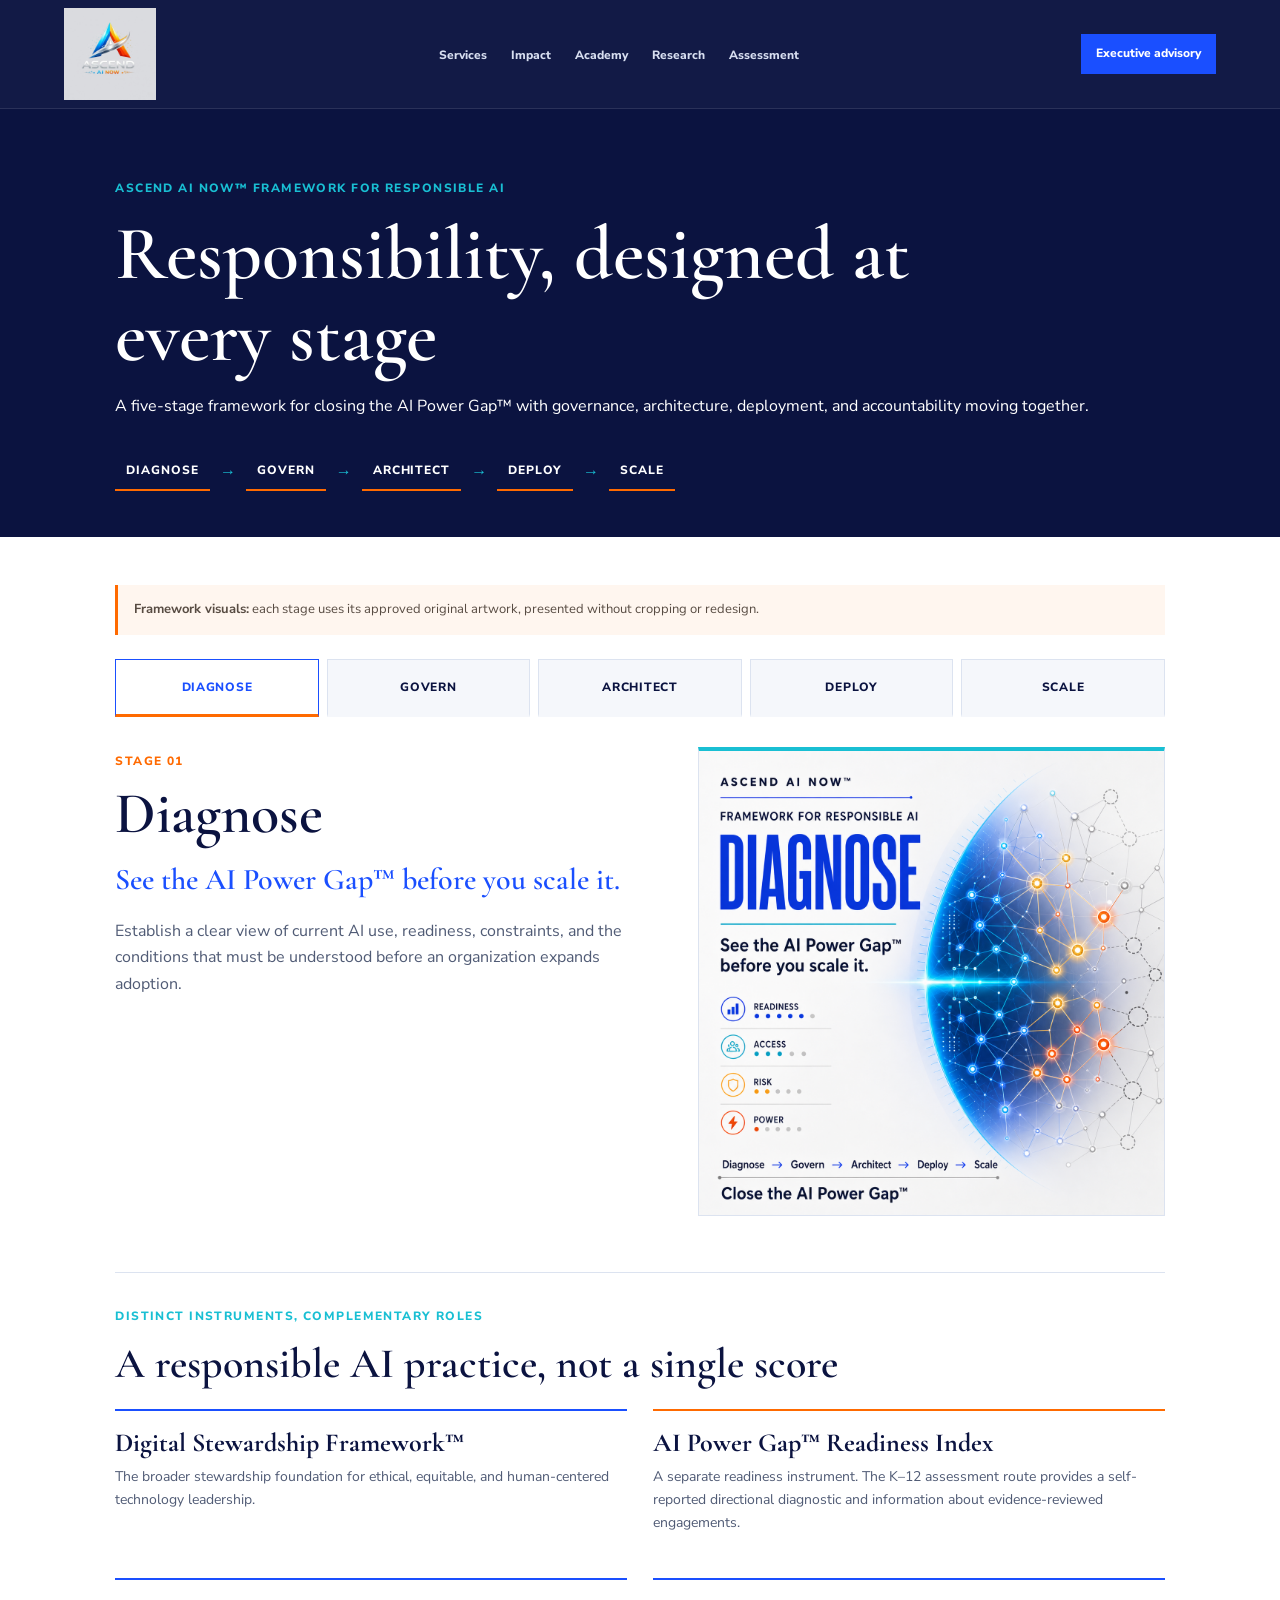
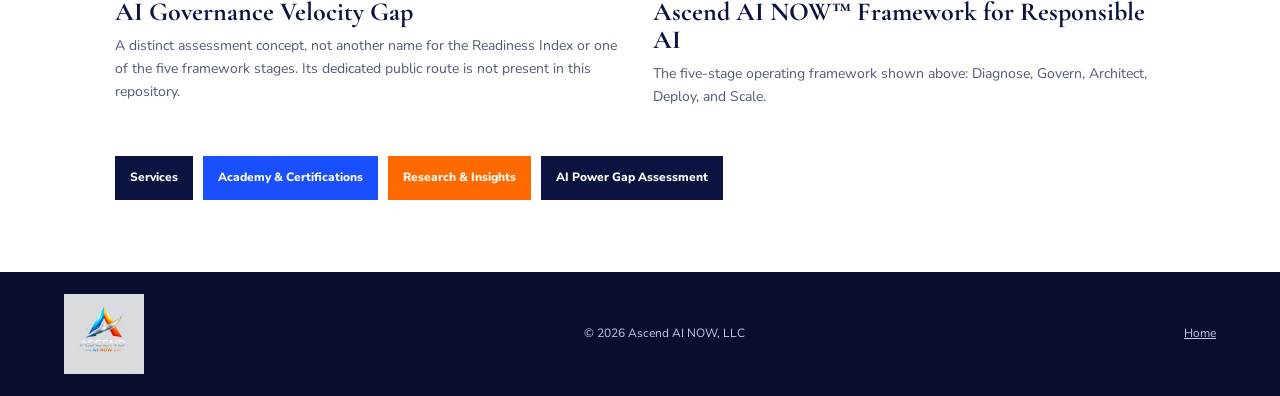
==== framework/index.html @ 598035e4 "Build interactive AI impact framework Co-authored-by: Copilot <223556219+Copilot@users.noreply.githu" ====
<!doctype html>
<html lang="en">
<head>
  <meta charset="utf-8">
  <meta name="viewport" content="width=device-width, initial-scale=1">
  <title>Framework for Responsible AI | Ascend AI NOW</title>
  <meta name="description" content="Explore the five-stage Ascend AI NOW Framework for Responsible AI: Diagnose, Govern, Architect, Deploy, and Scale.">
  <link rel="preconnect" href="https://fonts.googleapis.com">
  <link rel="preconnect" href="https://fonts.gstatic.com" crossorigin>
  <link href="https://fonts.googleapis.com/css2?family=Cormorant+Garamond:wght@400;500;600;700&family=Nunito+Sans:wght@400;600;700;800&display=swap" rel="stylesheet">
  <style>
    :root{--navy:#0b1340;--blue:#1a4fff;--orange:#ff6a00;--cyan:#19bfd3;--white:#fff;--paper:#f5f7fb;--ink:#17213b;--muted:#64708c;--line:#dce3f0}
    *{box-sizing:border-box}
    html{scroll-behavior:smooth}
    body{margin:0;background:var(--white);color:var(--ink);font:400 16px/1.65 "Nunito Sans",sans-serif}
    a{color:inherit}
    .site-nav{position:sticky;top:0;z-index:5;display:flex;align-items:center;justify-content:space-between;gap:24px;padding:8px clamp(20px,5vw,72px);background:rgba(11,19,64,.97);border-bottom:1px solid rgba(255,255,255,.1)}
    .brand{display:flex;align-items:center;flex:none}
    .brand img{display:block;width:92px;height:92px;object-fit:contain;background:#fff}
    .nav-links{display:flex;align-items:center;gap:24px;list-style:none;margin:0;padding:0}
    .nav-links a{color:#d7def0;text-decoration:none;font-size:12px;font-weight:800}
    .nav-links a:hover,.nav-links a:focus-visible{color:#fff;text-decoration:underline;text-decoration-color:var(--orange);text-underline-offset:5px}
    .nav-menu-toggle{display:none;min-height:44px;padding:9px 12px;border:1px solid rgba(255,255,255,.5);background:transparent;color:#fff;font:800 12px "Nunito Sans",sans-serif;cursor:pointer}
    .nav-cta{padding:10px 15px;background:var(--blue);color:#fff;text-decoration:none;font-size:12px;font-weight:800;white-space:nowrap}
    .hero{padding:70px clamp(24px,9vw,136px) 46px;background:var(--navy);color:#fff}
    .eyebrow{margin:0 0 14px;color:var(--cyan);font-size:12px;font-weight:800;text-transform:uppercase;letter-spacing:.12em}
    h1,h2,h3{font-family:"Cormorant Garamond",serif;line-height:1.08}
    h1{max-width:820px;margin:0;color:#fff;font-size:76px;font-weight:600}
    .hero p:last-child{max-width:760px;margin:18px 0 0;color:#d8e0f4;font-size:18px}
    .sequence{display:flex;align-items:center;gap:10px;margin-top:34px;flex-wrap:wrap}
    .sequence span{padding:8px 11px;border-bottom:2px solid var(--orange);font-size:12px;font-weight:800;text-transform:uppercase;letter-spacing:.08em}
    .sequence b{color:var(--cyan);font-size:16px}
    main{padding:48px clamp(24px,9vw,136px) 72px}
    .source-note{margin:0 0 24px;padding:14px 16px;border-left:3px solid var(--orange);background:#fff6ef;color:#584c43;font-size:13px}
    .stage-tabs{display:grid;grid-template-columns:repeat(5,minmax(0,1fr));gap:8px;margin-bottom:30px}
    .stage-tab{min-height:58px;border:1px solid var(--line);border-bottom:3px solid transparent;background:var(--paper);color:var(--navy);font:800 12px "Nunito Sans",sans-serif;text-transform:uppercase;letter-spacing:.06em;cursor:pointer}
    .stage-tab[aria-selected="true"]{border-color:var(--blue);border-bottom-color:var(--orange);background:#fff;color:var(--blue)}
    .stage-tab:focus-visible{outline:3px solid var(--cyan);outline-offset:3px}
    .stage-panel{display:grid;grid-template-columns:minmax(0,1fr) minmax(280px,.9fr);gap:clamp(28px,5vw,68px);align-items:start}
    .stage-panel[hidden]{display:none}
    .stage-number{display:inline-block;margin-bottom:12px;color:var(--orange);font-size:12px;font-weight:800;text-transform:uppercase;letter-spacing:.12em}
    h2{margin:0;color:var(--navy);font-size:58px;font-weight:600}
    .stage-statement{max-width:660px;margin:16px 0 20px;color:var(--blue);font-family:"Cormorant Garamond",serif;font-size:30px;font-weight:600;line-height:1.2}
    .stage-description{max-width:680px;color:#505b75;font-size:16px}
    .visual-slot{position:relative;min-width:0;margin:0;overflow:hidden;background:var(--paper);border:1px solid var(--line);border-top:4px solid var(--cyan)}
    .stage-art{display:block;width:100%;height:auto}
    .hotspot{position:absolute;display:grid;width:42px;height:42px;place-items:center;padding:0;border:3px solid #fff;border-radius:50%;background:var(--blue);box-shadow:0 2px 12px rgba(11,19,64,.28);color:#fff;font:800 13px "Nunito Sans",sans-serif;cursor:pointer;transform:translate(-50%,-50%);transition:background .15s,transform .15s}
    .hotspot:hover,.hotspot[aria-pressed="true"]{background:var(--orange);transform:translate(-50%,-50%) scale(1.12)}
    .hotspot:focus-visible{z-index:1;outline:3px solid var(--cyan);outline-offset:3px}
    .hotspot-impact{left:63%;top:14%}
    .hotspot-people{left:83%;top:23%}
    .hotspot-trust{left:93%;top:46%}
    .hotspot-operations{left:63%;top:77%}
    .hotspot-governance{left:49%;top:24%}
    .visually-hidden{position:absolute;width:1px;height:1px;padding:0;margin:-1px;overflow:hidden;clip:rect(0,0,0,0);white-space:nowrap;border:0}
    .stage-panel-scale{grid-template-columns:minmax(0,.8fr) minmax(360px,1.2fr)}
    .scale-experience{grid-column:1/-1;margin-top:22px;padding-top:34px;border-top:1px solid var(--line)}
    .scale-heading{max-width:780px;margin-bottom:24px}
    .scale-heading .eyebrow{margin-bottom:8px;color:var(--blue)}
    .scale-heading h3{margin:0;color:var(--navy);font-size:42px;line-height:1.1}
    .scale-heading p:last-child{margin:12px 0 0;color:#505b75}
    .measurement-layout{display:grid;grid-template-columns:minmax(0,.95fr) minmax(0,1.05fr);gap:26px;align-items:start}
    .domain-picker{display:grid;gap:8px}
    .domain-button{display:grid;grid-template-columns:38px 1fr;gap:10px;align-items:center;width:100%;min-height:62px;padding:10px 12px;border:1px solid var(--line);background:#fff;color:var(--ink);text-align:left;cursor:pointer}
    .domain-button:hover,.domain-button[aria-pressed="true"]{border-color:var(--blue);background:#f4f7ff}
    .domain-number{display:grid;width:32px;height:32px;place-items:center;border-radius:50%;background:var(--navy);color:#fff;font-size:12px;font-weight:800}
    .domain-button[aria-pressed="true"] .domain-number{background:var(--orange)}
    .domain-button strong{display:block;color:var(--navy);font-size:13px}
    .domain-button span:last-child{display:block;color:var(--muted);font-size:11px;line-height:1.35}
    .impact-dashboard{padding:20px;background:var(--navy);color:#fff}
    .dashboard-head{display:flex;align-items:flex-start;justify-content:space-between;gap:12px;margin-bottom:14px}
    .dashboard-head h4{margin:0;color:#fff;font:600 25px/1.1 "Cormorant Garamond",serif}
    .dashboard-kicker{margin:0 0 5px;color:#72dcea;font-size:10px;font-weight:800;letter-spacing:.12em;text-transform:uppercase}
    .demo-label{flex:none;padding:5px 7px;border:1px solid rgba(255,255,255,.25);color:#d8e0f4;font-size:9px;font-weight:800;text-transform:uppercase;letter-spacing:.06em}
    .dashboard-domain{margin:0 0 12px;color:#d8e0f4;font-size:12px}
    .kpi-grid{display:grid;grid-template-columns:1fr 1fr;gap:10px}
    .kpi-card{min-width:0;padding:12px;background:rgba(255,255,255,.08)}
    .kpi-card span{display:block;min-height:34px;color:#d8e0f4;font-size:10px;line-height:1.35}
    .kpi-card strong{display:block;margin:4px 0 8px;color:#fff;font:600 31px/1 "Cormorant Garamond",serif}
    .kpi-card small{display:block;margin-top:7px;color:#b9c4df;font-size:9px;line-height:1.4}
    .metric-track{height:5px;overflow:hidden;background:rgba(255,255,255,.18)}
    .metric-track span{display:block;height:100%;background:var(--cyan);transition:width .2s}
    .kpi-card:nth-child(2) .metric-track span{background:var(--orange)}
    .dashboard-note{margin:14px 0 0;color:#b9c4df;font-size:10px;line-height:1.5}
    .measure-cta{display:flex;align-items:center;justify-content:space-between;gap:20px;margin-top:24px;padding:20px 22px;background:var(--paper)}
    .measure-cta p{margin:0;color:#505b75;font-size:13px}
    .measure-cta strong{display:block;margin-bottom:3px;color:var(--navy);font-size:15px}
    .measure-cta a{display:inline-flex;min-height:44px;flex:none;align-items:center;padding:10px 16px;background:var(--orange);color:#fff;text-decoration:none;font-size:12px;font-weight:800}
    .measure-cta a:hover{background:var(--blue)}
    .companion{margin-top:56px;padding-top:34px;border-top:1px solid var(--line)}
    .companion h2{font-size:42px}
    .companion-grid{display:grid;grid-template-columns:repeat(2,minmax(0,1fr));gap:26px;margin-top:22px}
    .framework-item{padding:18px 0;border-top:2px solid var(--blue)}
    .framework-item:nth-child(2){border-color:var(--orange)}
    .framework-item h3{margin:0 0 8px;color:var(--navy);font-size:26px}
    .framework-item p{margin:0;color:#505b75;font-size:14px}
    .next-links{display:flex;flex-wrap:wrap;gap:10px;margin-top:30px}
    .next-links a{display:inline-flex;min-height:44px;align-items:center;padding:10px 15px;background:var(--navy);color:#fff;text-decoration:none;font-size:12px;font-weight:800}
    .next-links a:nth-child(2){background:var(--blue)}
    .next-links a:nth-child(3){background:var(--orange)}
    .footer{display:flex;align-items:center;justify-content:space-between;gap:24px;padding:22px clamp(24px,5vw,72px);background:#080e2d;color:#c2cbe0;font-size:12px}
    .footer img{width:80px;height:80px;object-fit:contain;background:#fff}
    :focus-visible{outline:3px solid var(--cyan);outline-offset:3px}
    @media(max-width:1080px){.site-nav{flex-wrap:wrap;gap:8px 12px;padding-right:clamp(16px,5vw,32px);padding-left:clamp(16px,5vw,32px)}.brand{margin-right:auto}.brand img{width:72px;height:72px}.nav-menu-toggle{display:inline-flex;align-items:center;justify-content:center;order:1}.nav-cta{order:2;padding:9px 10px;font-size:11px}.nav-links{display:none;order:3;flex:0 0 100%;flex-direction:column;align-items:stretch;gap:0;margin:0;padding:0 0 8px}.nav-links.open{display:flex}.nav-links a{display:block;padding:10px 0;border-top:1px solid rgba(255,255,255,.16)}}
    @media(max-width:900px){.stage-panel-scale{grid-template-columns:minmax(0,1fr) minmax(0,1fr)}.measurement-layout{grid-template-columns:1fr}}
    @media(max-width:760px){.hero{padding-top:48px}h1{font-size:46px}h2{font-size:42px}.stage-statement{font-size:26px}.stage-tabs{grid-template-columns:1fr 1fr}.stage-tab:last-child{grid-column:1/-1}.stage-panel,.stage-panel-scale{grid-template-columns:1fr}.visual-slot{min-height:0}.hotspot{width:34px;height:34px;font-size:11px}.scale-heading h3{font-size:35px}.measure-cta{align-items:flex-start;flex-direction:column}.companion-grid{grid-template-columns:1fr}.footer{align-items:flex-start;flex-direction:column}}
  </style>
</head>
<body>
  <nav class="site-nav" aria-label="Primary navigation">
    <a class="brand" href="../index.html" aria-label="Ascend AI NOW home"><img src="../assets/ascend-ai-now-logo.png" alt="Ascend AI NOW"></a>
    <ul class="nav-links" id="primaryNavLinks">
      <li><a href="../index.html#services">Services</a></li>
      <li><a href="../impact/">Impact</a></li>
      <li><a href="../impact/#academy">Academy</a></li>
      <li><a href="../research/">Research</a></li>
      <li><a href="../k12assessment/">Assessment</a></li>
    </ul>
    <button class="nav-menu-toggle" id="navMenuToggle" type="button" aria-controls="primaryNavLinks" aria-expanded="false">Menu</button>
    <a class="nav-cta" href="mailto:info@AscendAINOW.com?subject=Responsible%20AI%20advisory">Executive advisory</a>
  </nav>

  <header class="hero">
    <p class="eyebrow">Ascend AI NOW&trade; Framework for Responsible AI</p>
    <h1>Responsibility, designed at every stage</h1>
    <p>A five-stage framework for closing the AI Power Gap&trade; with governance, architecture, deployment, and accountability moving together.</p>
    <div class="sequence" aria-label="Framework sequence: Diagnose, Govern, Architect, Deploy, Scale">
      <span>Diagnose</span><b aria-hidden="true">→</b><span>Govern</span><b aria-hidden="true">→</b><span>Architect</span><b aria-hidden="true">→</b><span>Deploy</span><b aria-hidden="true">→</b><span>Scale</span>
    </div>
  </header>

  <main>
    <p class="source-note"><strong>Framework visuals:</strong> each stage uses its approved original artwork, presented without cropping or redesign.</p>

    <div class="stage-tabs" role="tablist" aria-label="Framework stages" aria-orientation="horizontal">
      <button class="stage-tab" id="tab-diagnose" type="button" role="tab" aria-selected="true" aria-controls="panel-diagnose" tabindex="0">Diagnose</button>
      <button class="stage-tab" id="tab-govern" type="button" role="tab" aria-selected="false" aria-controls="panel-govern" tabindex="-1">Govern</button>
      <button class="stage-tab" id="tab-architect" type="button" role="tab" aria-selected="false" aria-controls="panel-architect" tabindex="-1">Architect</button>
      <button class="stage-tab" id="tab-deploy" type="button" role="tab" aria-selected="false" aria-controls="panel-deploy" tabindex="-1">Deploy</button>
      <button class="stage-tab" id="tab-scale" type="button" role="tab" aria-selected="false" aria-controls="panel-scale" tabindex="-1">Scale</button>
    </div>

    <section class="stage-panel" id="panel-diagnose" role="tabpanel" aria-labelledby="tab-diagnose" tabindex="0">
      <div><span class="stage-number">Stage 01</span><h2>Diagnose</h2><p class="stage-statement">See the AI Power Gap&trade; before you scale it.</p><p class="stage-description">Establish a clear view of current AI use, readiness, constraints, and the conditions that must be understood before an organization expands adoption.</p></div>
      <figure class="visual-slot"><img class="stage-art" src="../assets/framework/diagnose.png" alt="Diagnose: See the AI Power Gap before you scale it. The original artwork maps readiness, access, risk, and power across a network."></figure>
    </section>
    <section class="stage-panel" id="panel-govern" role="tabpanel" aria-labelledby="tab-govern" tabindex="0" hidden>
      <div><span class="stage-number">Stage 02</span><h2>Govern</h2><p class="stage-statement">Define authority. Build accountability. Include affected voices.</p><p class="stage-description">The Ascend AI Governance Compass centers decision rights, oversight, accountability, and participation by people affected by AI-enabled decisions.</p></div>
      <figure class="visual-slot"><img class="stage-art" src="../assets/framework/govern.png" alt="Govern: Define authority, build accountability, and include affected voices. The Governance Compass connects human, policy, data, and technology responsibilities."></figure>
    </section>
    <section class="stage-panel" id="panel-architect" role="tabpanel" aria-labelledby="tab-architect" tabindex="0" hidden>
      <div><span class="stage-number">Stage 03</span><h2>Architect</h2><p class="stage-statement">Design responsibility into every layer.</p><p class="stage-description">Shape data, platforms, integrations, controls, and human workflows so responsibility is considered in the system design rather than added as an afterthought.</p></div>
      <figure class="visual-slot"><img class="stage-art" src="../assets/framework/architect.png" alt="Architect: Design responsibility into every layer, from data foundations and privacy to human oversight and accountable outcomes."></figure>
    </section>
    <section class="stage-panel" id="panel-deploy" role="tabpanel" aria-labelledby="tab-deploy" tabindex="0" hidden>
      <div><span class="stage-number">Stage 04</span><h2>Deploy</h2><p class="stage-statement">Create agency, not just access.</p><p class="stage-description">Prepare people to use AI with informed choice, relevant skills, appropriate human oversight, and clear routes to question or escalate a result.</p></div>
      <figure class="visual-slot"><img class="stage-art" src="../assets/framework/deploy.png" alt="Deploy: Create agency, not just access. The original artwork connects AI literacy, public services, healthcare, nonprofits, business, education, human judgment, audit, and feedback."></figure>
    </section>
    <section class="stage-panel stage-panel-scale" id="panel-scale" role="tabpanel" aria-labelledby="tab-scale" tabindex="0" hidden>
      <div><span class="stage-number">Stage 05</span><h2>Scale</h2><p class="stage-statement">Do not scale AI faster than accountability.</p><p class="stage-description">Expand only as oversight, monitoring, response capabilities, and evidence keep pace with the system's reach and impact.</p></div>
      <figure class="visual-slot scale-visual" aria-label="Scale framework artwork with five interactive measurement hotspots">
        <img class="stage-art" src="../assets/framework/scale.png" alt="Scale: Do not scale AI faster than accountability. The original artwork highlights measurable impact, continuous monitoring, inclusive innovation, trusted outcomes, auditability, sustained value, operational excellence, secure design, fairness, and governance.">
        <button class="hotspot hotspot-impact" type="button" data-domain="outcomes" aria-label="Explore Outcomes and value" aria-pressed="true" aria-controls="impact-dashboard">1</button>
        <button class="hotspot hotspot-people" type="button" data-domain="people" aria-label="Explore People and equity" aria-pressed="false" aria-controls="impact-dashboard">2</button>
        <button class="hotspot hotspot-trust" type="button" data-domain="trust" aria-label="Explore Trust and assurance" aria-pressed="false" aria-controls="impact-dashboard">3</button>
        <button class="hotspot hotspot-operations" type="button" data-domain="operations" aria-label="Explore Operations and adoption" aria-pressed="false" aria-controls="impact-dashboard">4</button>
        <button class="hotspot hotspot-governance" type="button" data-domain="governance" aria-label="Explore Governance and risk" aria-pressed="false" aria-controls="impact-dashboard">5</button>
      </figure>

      <section class="scale-experience" id="scale-measurement" aria-labelledby="scale-measurement-title">
        <div class="scale-heading">
          <p class="eyebrow">Scale &rarr; Measurable Impact</p>
          <h3 id="scale-measurement-title">Make impact visible. Keep accountability measurable.</h3>
          <p>Choose a measurement domain to explore example executive indicators. The framework graphic hotspots and domain controls update the same dashboard demonstration.</p>
        </div>
        <div class="measurement-layout">
          <div class="domain-picker" role="group" aria-label="Five AI measurement domains">
            <button class="domain-button" type="button" data-domain="outcomes" aria-pressed="true" aria-controls="impact-dashboard"><span class="domain-number">01</span><span><strong>Outcomes &amp; value</strong><span>Measurable impact &middot; sustained value</span></span></button>
            <button class="domain-button" type="button" data-domain="governance" aria-pressed="false" aria-controls="impact-dashboard"><span class="domain-number">02</span><span><strong>Governance &amp; risk</strong><span>Ownership &middot; guardrails &middot; tested controls</span></span></button>
            <button class="domain-button" type="button" data-domain="people" aria-pressed="false" aria-controls="impact-dashboard"><span class="domain-number">03</span><span><strong>People &amp; equity</strong><span>AI literacy &middot; inclusion &middot; fairness</span></span></button>
            <button class="domain-button" type="button" data-domain="operations" aria-pressed="false" aria-controls="impact-dashboard"><span class="domain-number">04</span><span><strong>Operations &amp; adoption</strong><span>Workflow performance &middot; adoption &middot; monitoring</span></span></button>
            <button class="domain-button" type="button" data-domain="trust" aria-pressed="false" aria-controls="impact-dashboard"><span class="domain-number">05</span><span><strong>Trust &amp; assurance</strong><span>Transparency &middot; auditability &middot; secure use</span></span></button>
          </div>

          <section class="impact-dashboard" id="impact-dashboard" aria-labelledby="impact-dashboard-title" aria-live="polite">
            <div class="dashboard-head">
              <div><p class="dashboard-kicker">Executive dashboard &middot; demonstration</p><h4 id="impact-dashboard-title">Measure what matters</h4></div>
              <span class="demo-label">Illustrative sample</span>
            </div>
            <p class="dashboard-domain" id="dashboard-domain">Outcomes &amp; value</p>
            <div class="kpi-grid">
              <article class="kpi-card"><span id="metric-primary-label">Priority outcomes on track</span><strong id="metric-primary-value">76%</strong><div class="metric-track" aria-hidden="true"><span id="metric-primary-track" style="width:76%"></span></div><small id="metric-primary-context">Illustrative target: 80%</small></article>
              <article class="kpi-card"><span id="metric-secondary-label">Staff time recovered</span><strong id="metric-secondary-value">+18%</strong><div class="metric-track" aria-hidden="true"><span id="metric-secondary-track" style="width:72%"></span></div><small id="metric-secondary-context">Illustrative target: +25%</small></article>
            </div>
            <p class="dashboard-note">All values are fictional demonstration data, not client results, benchmarks, forecasts, or promised outcomes. Set organizational baselines, targets, owners, and review cadence before using measures for decisions.</p>
          </section>
        </div>
        <div class="measure-cta">
          <p><strong>Ready to measure AI impact?</strong>Align outcomes, baselines, controls, and executive reporting around your organization's priorities.</p>
          <a href="mailto:info@AscendAINOW.com?subject=Measure%20AI%20Impact%20consultation">Measure AI Impact</a>
        </div>
      </section>
    </section>

    <section class="companion" aria-labelledby="frameworks-title">
      <p class="eyebrow">Distinct instruments, complementary roles</p>
      <h2 id="frameworks-title">A responsible AI practice, not a single score</h2>
      <div class="companion-grid">
        <article class="framework-item"><h3>Digital Stewardship Framework&trade;</h3><p>The broader stewardship foundation for ethical, equitable, and human-centered technology leadership.</p></article>
        <article class="framework-item"><h3>AI Power Gap&trade; Readiness Index</h3><p>A separate readiness instrument. The K–12 assessment route provides a self-reported directional diagnostic and information about evidence-reviewed engagements.</p></article>
        <article class="framework-item"><h3>AI Governance Velocity Gap</h3><p>A distinct assessment concept, not another name for the Readiness Index or one of the five framework stages. Its dedicated public route is not present in this repository.</p></article>
        <article class="framework-item"><h3>Ascend AI NOW&trade; Framework for Responsible AI</h3><p>The five-stage operating framework shown above: Diagnose, Govern, Architect, Deploy, and Scale.</p></article>
      </div>
      <nav class="next-links" aria-label="Related destinations">
        <a href="../index.html#services">Services</a>
        <a href="../impact/#academy">Academy &amp; Certifications</a>
        <a href="../research/">Research &amp; Insights</a>
        <a href="../k12assessment/">AI Power Gap Assessment</a>
      </nav>
    </section>
  </main>

  <footer class="footer">
    <a class="brand" href="../index.html" aria-label="Ascend AI NOW home"><img src="../assets/ascend-ai-now-logo.png" alt="Ascend AI NOW"></a>
    <span>© 2026 Ascend AI NOW, LLC</span>
    <a href="../index.html">Home</a>
  </footer>

  <script>
    (function(){
      var tabs=Array.prototype.slice.call(document.querySelectorAll('[role="tab"]'));
      var panels=Array.prototype.slice.call(document.querySelectorAll('[role="tabpanel"]'));
      var navToggle=document.getElementById('navMenuToggle');
      var primaryNavLinks=document.getElementById('primaryNavLinks');
      function closeNav(restoreFocus){
        navToggle.setAttribute('aria-expanded','false');
        primaryNavLinks.classList.remove('open');
        if(restoreFocus)navToggle.focus();
      }
      navToggle.addEventListener('click',function(){
        var isOpen=navToggle.getAttribute('aria-expanded')==='true';
        navToggle.setAttribute('aria-expanded',String(!isOpen));
        primaryNavLinks.classList.toggle('open',!isOpen);
      });
      primaryNavLinks.addEventListener('click',function(event){
        if(event.target.closest('a'))closeNav(false);
      });
      document.addEventListener('keydown',function(event){
        if(event.key==='Escape'&&navToggle.getAttribute('aria-expanded')==='true')closeNav(true);
      });
      function activate(index,moveFocus){
        tabs.forEach(function(tab,i){var selected=i===index;tab.setAttribute('aria-selected',String(selected));tab.tabIndex=selected?0:-1;panels[i].hidden=!selected;});
        if(moveFocus)tabs[index].focus();
      }
      tabs.forEach(function(tab,index){
        tab.addEventListener('click',function(){activate(index,false);});
        tab.addEventListener('keydown',function(event){
          var next=index;
          if(event.key==='ArrowRight')next=(index+1)%tabs.length;
          else if(event.key==='ArrowLeft')next=(index+tabs.length-1)%tabs.length;
          else if(event.key==='Home')next=0;
          else if(event.key==='End')next=tabs.length-1;
          else return;
          event.preventDefault();activate(next,true);
        });
      });
      var domainData={
        outcomes:{label:'Outcomes & value',primaryLabel:'Priority outcomes on track',primaryValue:'76%',primaryProgress:76,primaryContext:'Illustrative target: 80%',secondaryLabel:'Staff time recovered',secondaryValue:'+18%',secondaryProgress:72,secondaryContext:'Illustrative target: +25%'},
        governance:{label:'Governance & risk',primaryLabel:'High-impact uses with an accountable owner',primaryValue:'92%',primaryProgress:92,primaryContext:'Illustrative target: 100%',secondaryLabel:'Priority controls tested this quarter',secondaryValue:'84%',secondaryProgress:84,secondaryContext:'Illustrative target: 90%'},
        people:{label:'People & equity',primaryLabel:'Teams completing role-based AI learning',primaryValue:'68%',primaryProgress:68,primaryContext:'Illustrative target: 80%',secondaryLabel:'Access parity across participating groups',secondaryValue:'92%',secondaryProgress:92,secondaryContext:'Illustrative target: 95%'},
        operations:{label:'Operations & adoption',primaryLabel:'Intended users active each month',primaryValue:'71%',primaryProgress:71,primaryContext:'Illustrative target: 80%',secondaryLabel:'Priority workflow cycle-time improvement',secondaryValue:'+22%',secondaryProgress:88,secondaryContext:'Illustrative target: +25%'},
        trust:{label:'Trust & assurance',primaryLabel:'High-impact decisions with traceable records',primaryValue:'96%',primaryProgress:96,primaryContext:'Illustrative target: 100%',secondaryLabel:'Reported issues resolved within service target',secondaryValue:'89%',secondaryProgress:89,secondaryContext:'Illustrative target: 95%'}
      };
      var domainControls=Array.prototype.slice.call(document.querySelectorAll('[data-domain]'));
      function selectDomain(key){
        var data=domainData[key];
        if(!data)return;
        domainControls.forEach(function(control){control.setAttribute('aria-pressed',String(control.getAttribute('data-domain')===key));});
        document.getElementById('dashboard-domain').textContent=data.label;
        document.getElementById('metric-primary-label').textContent=data.primaryLabel;
        document.getElementById('metric-primary-value').textContent=data.primaryValue;
        document.getElementById('metric-primary-context').textContent=data.primaryContext;
        document.getElementById('metric-primary-track').style.width=data.primaryProgress+'%';
        document.getElementById('metric-secondary-label').textContent=data.secondaryLabel;
        document.getElementById('metric-secondary-value').textContent=data.secondaryValue;
        document.getElementById('metric-secondary-context').textContent=data.secondaryContext;
        document.getElementById('metric-secondary-track').style.width=data.secondaryProgress+'%';
      }
      domainControls.forEach(function(control){
        control.addEventListener('click',function(){selectDomain(control.getAttribute('data-domain'));});
      });
    })();
  </script>
</body>
</html>
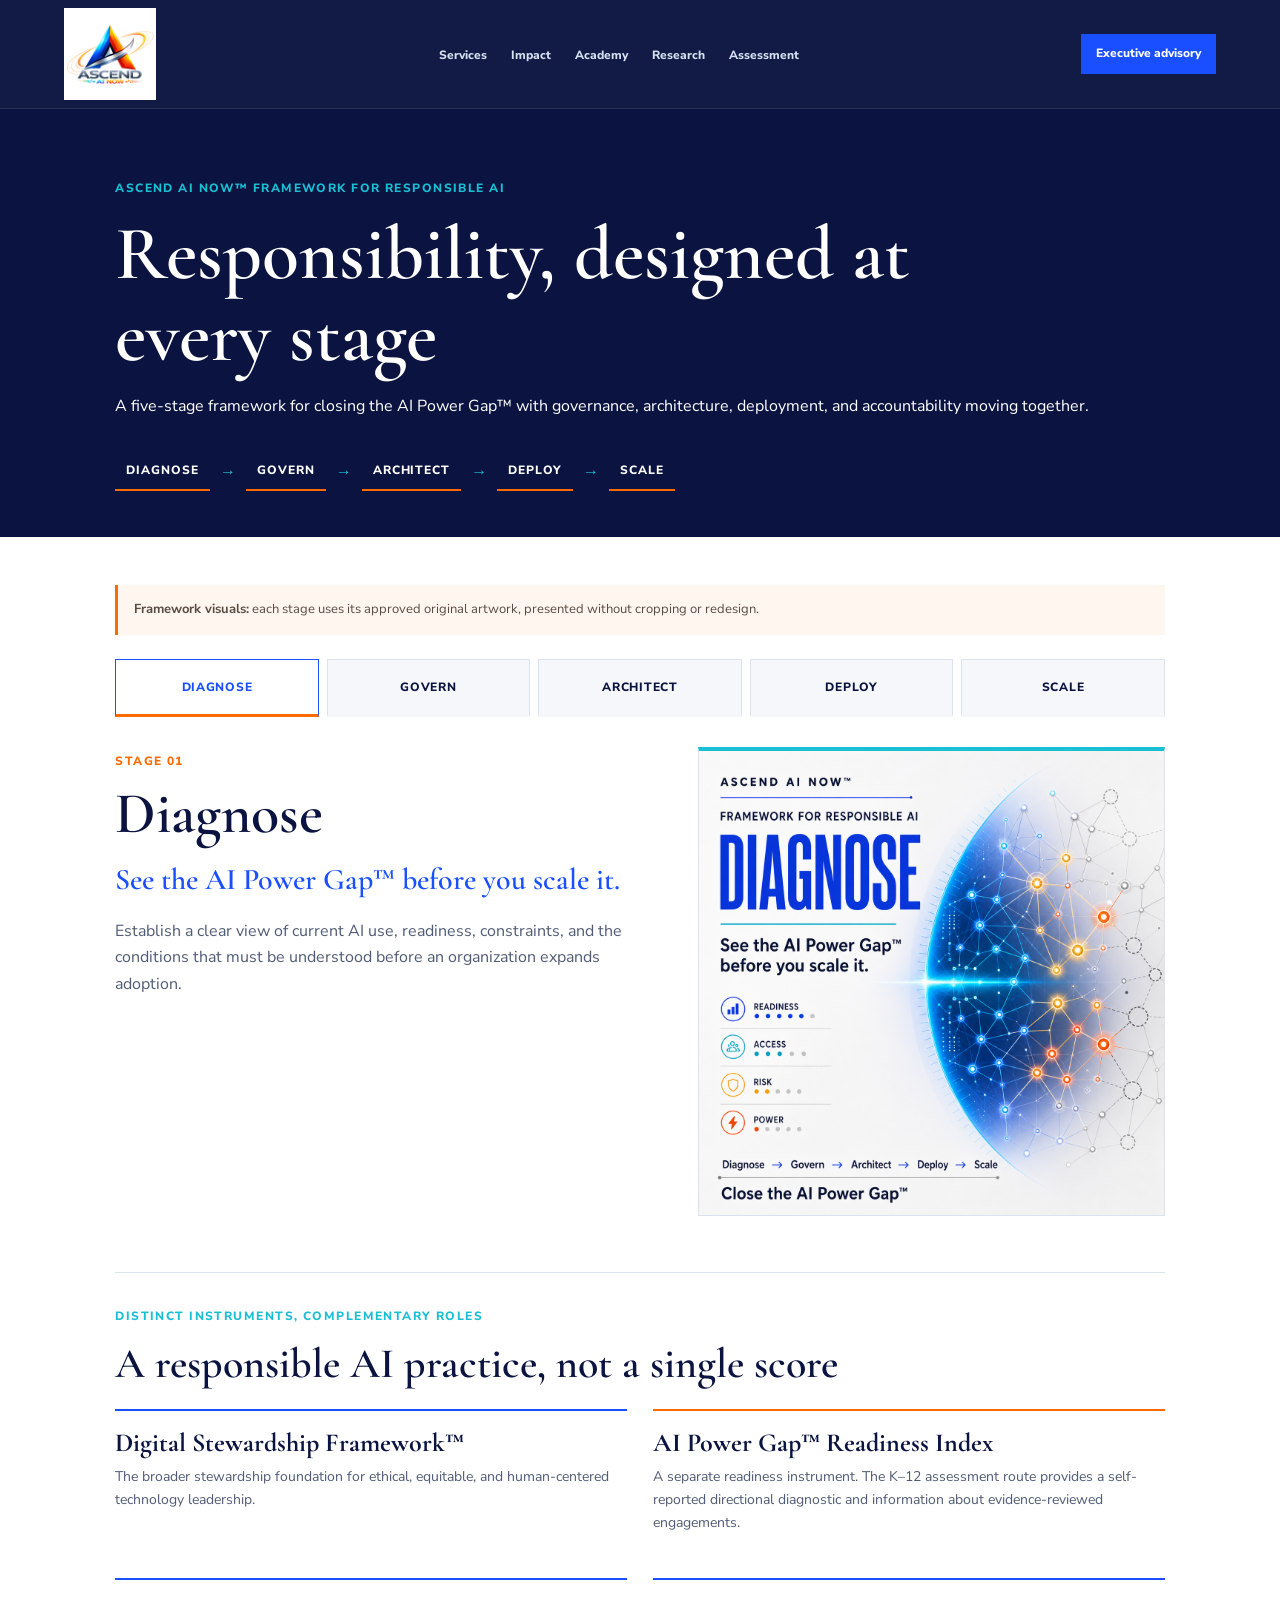
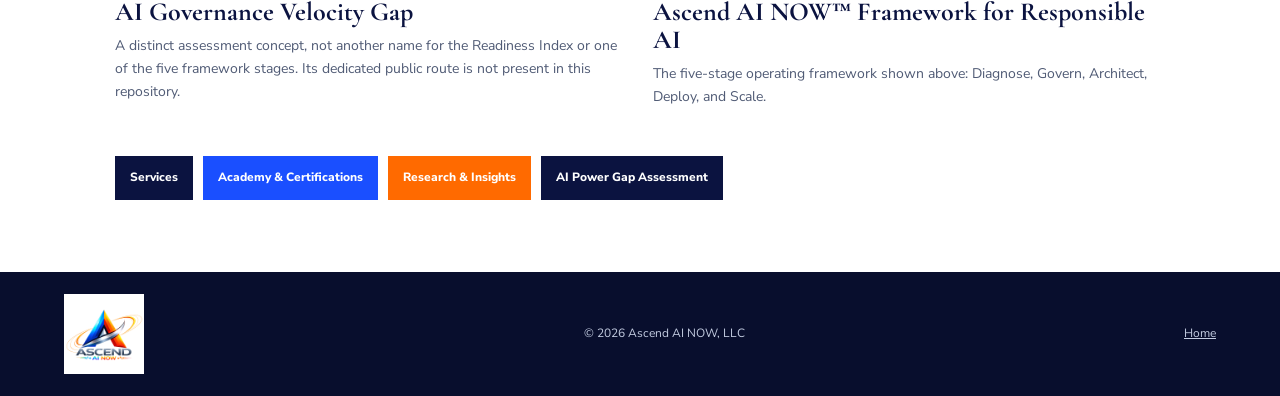
==== commit 5ffe6d70: "Apply approved branding to framework and homepage Co-authored-by: Copilot <223556219+Copilot@users.n" ====
--- a/framework/index.html
+++ b/framework/index.html
@@ -108,7 +108,7 @@
 </head>
 <body>
   <nav class="site-nav" aria-label="Primary navigation">
-    <a class="brand" href="../index.html" aria-label="Ascend AI NOW home"><img src="../assets/ascend-ai-now-logo.png" alt="Ascend AI NOW"></a>
+    <a class="brand" href="../index.html" aria-label="Ascend AI NOW home"><img src="../assets/branding/ascend-ai-now-logo-official.png" alt="Ascend AI NOW"></a>
     <ul class="nav-links" id="primaryNavLinks">
       <li><a href="../index.html#services">Services</a></li>
       <li><a href="../impact/">Impact</a></li>
@@ -221,7 +221,7 @@
   </main>
 
   <footer class="footer">
-    <a class="brand" href="../index.html" aria-label="Ascend AI NOW home"><img src="../assets/ascend-ai-now-logo.png" alt="Ascend AI NOW"></a>
+    <a class="brand" href="../index.html" aria-label="Ascend AI NOW home"><img src="../assets/branding/ascend-ai-now-logo-official.png" alt="Ascend AI NOW"></a>
     <span>© 2026 Ascend AI NOW, LLC</span>
     <a href="../index.html">Home</a>
   </footer>
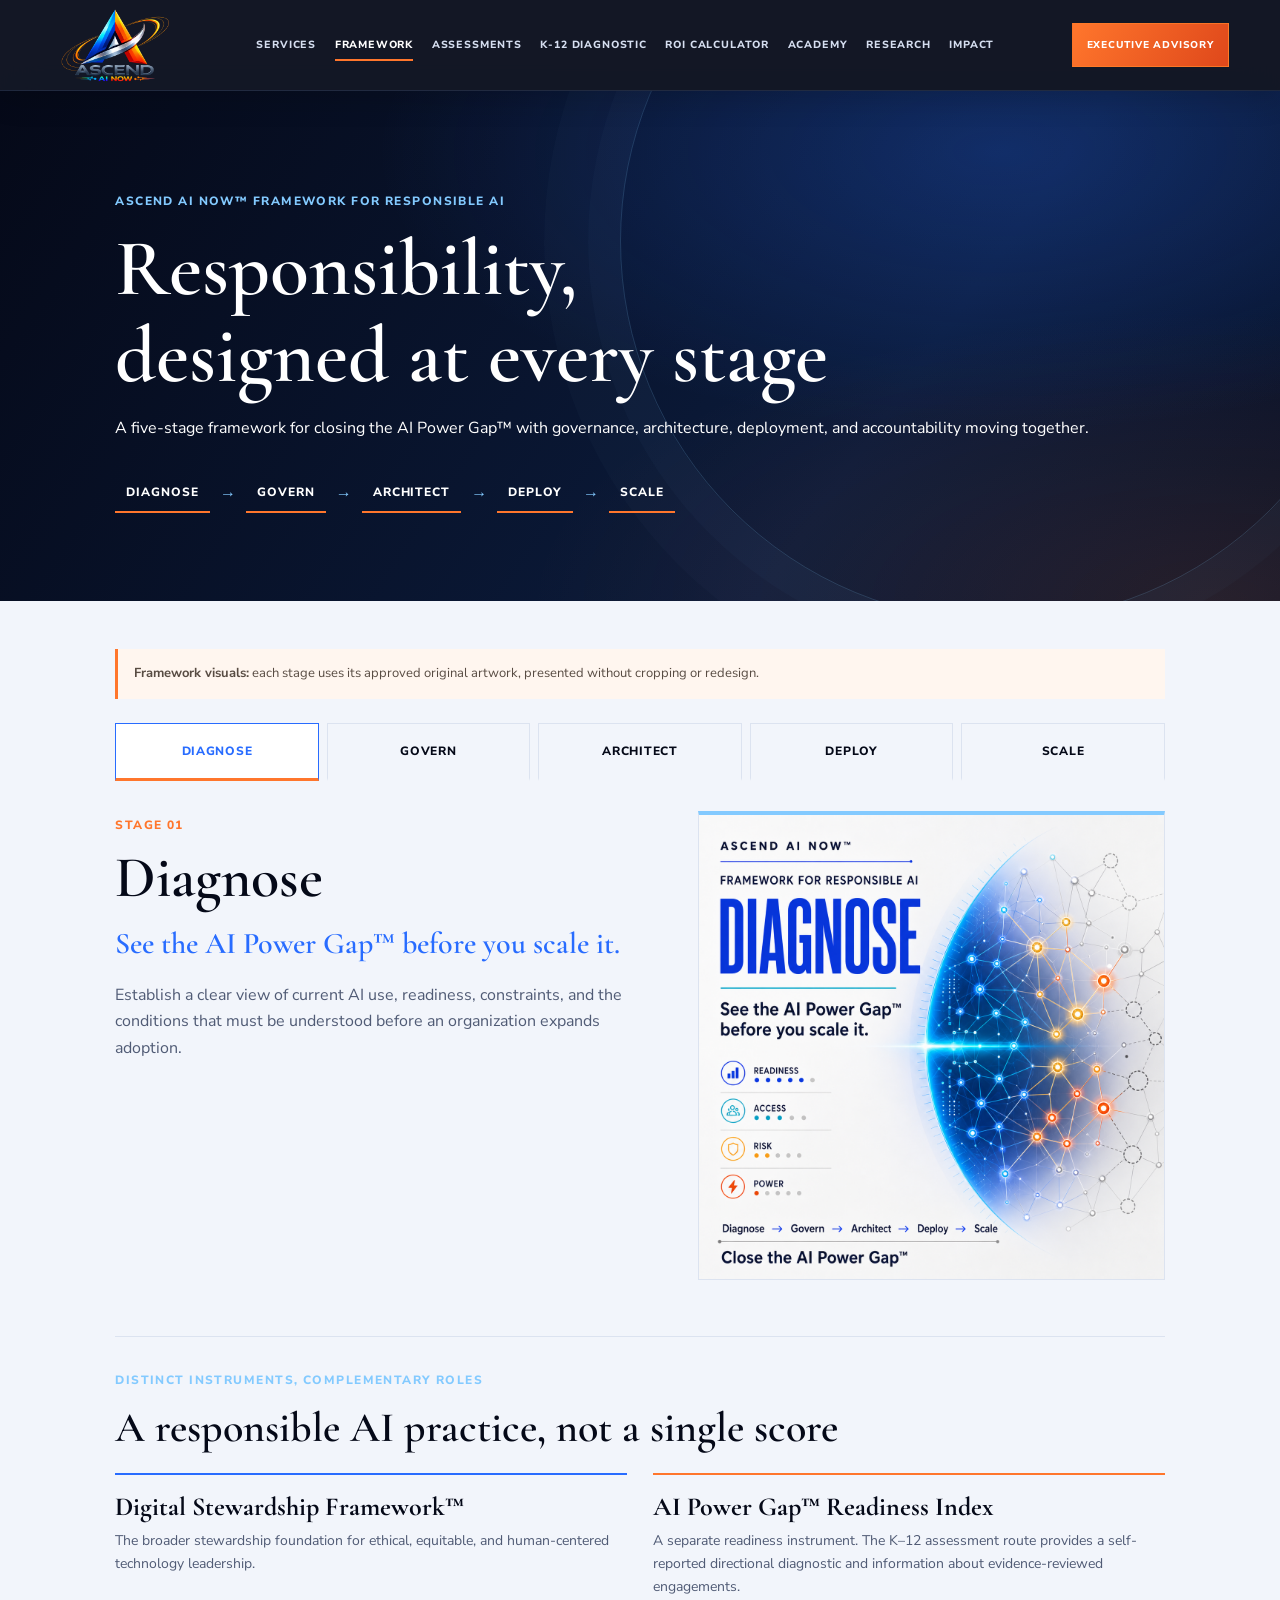
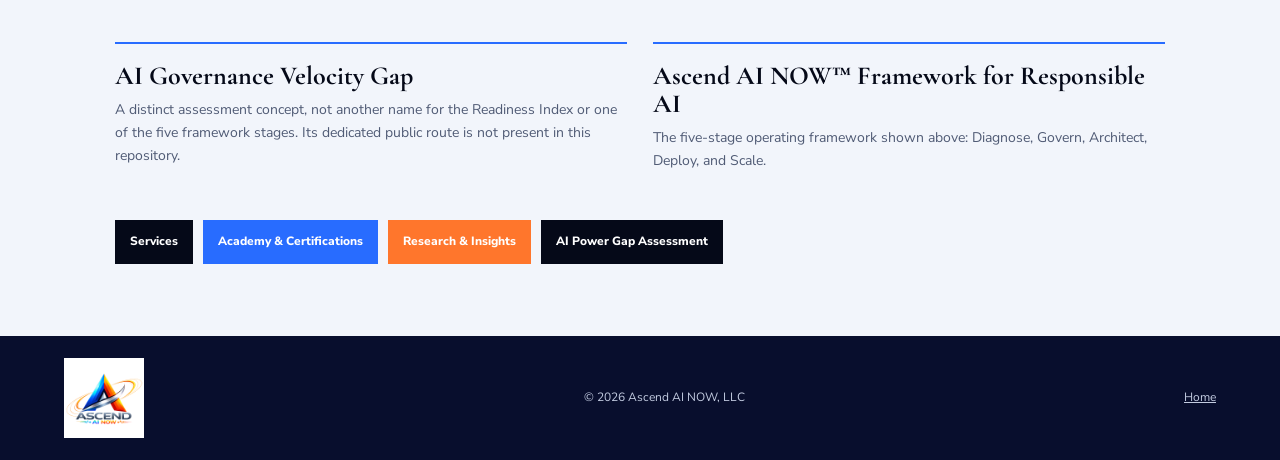
==== commit 4c6c9272: "Integrate cinematic interior page experience Co-authored-by: Copilot <223556219+Copilot@users.norepl" ====
--- a/framework/index.html
+++ b/framework/index.html
@@ -9,10 +9,10 @@
   <link rel="preconnect" href="https://fonts.gstatic.com" crossorigin>
   <link href="https://fonts.googleapis.com/css2?family=Cormorant+Garamond:wght@400;500;600;700&family=Nunito+Sans:wght@400;600;700;800&display=swap" rel="stylesheet">
   <style>
-    :root{--navy:#0b1340;--blue:#1a4fff;--orange:#ff6a00;--cyan:#19bfd3;--white:#fff;--paper:#f5f7fb;--ink:#17213b;--muted:#64708c;--line:#dce3f0}
+    :root{--navy:#050918;--blue:#286cff;--orange:#ff762c;--cyan:#83caff;--white:#fff;--paper:#f2f5fb;--ink:#111b31;--muted:#64708c;--line:#dce3f0}
     *{box-sizing:border-box}
     html{scroll-behavior:smooth}
-    body{margin:0;background:var(--white);color:var(--ink);font:400 16px/1.65 "Nunito Sans",sans-serif}
+    body{margin:0;background:#f2f5fb;color:var(--ink);font:400 16px/1.65 "Nunito Sans",sans-serif}
     a{color:inherit}
     .site-nav{position:sticky;top:0;z-index:5;display:flex;align-items:center;justify-content:space-between;gap:24px;padding:8px clamp(20px,5vw,72px);background:rgba(11,19,64,.97);border-bottom:1px solid rgba(255,255,255,.1)}
     .brand{display:flex;align-items:center;flex:none}
@@ -105,22 +105,27 @@
     @media(max-width:900px){.stage-panel-scale{grid-template-columns:minmax(0,1fr) minmax(0,1fr)}.measurement-layout{grid-template-columns:1fr}}
     @media(max-width:760px){.hero{padding-top:48px}h1{font-size:46px}h2{font-size:42px}.stage-statement{font-size:26px}.stage-tabs{grid-template-columns:1fr 1fr}.stage-tab:last-child{grid-column:1/-1}.stage-panel,.stage-panel-scale{grid-template-columns:1fr}.visual-slot{min-height:0}.hotspot{width:34px;height:34px;font-size:11px}.scale-heading h3{font-size:35px}.measure-cta{align-items:flex-start;flex-direction:column}.companion-grid{grid-template-columns:1fr}.footer{align-items:flex-start;flex-direction:column}}
   </style>
+  <link rel="stylesheet" href="../assets/site-experience.css">
+  <script src="../assets/site-experience.js" defer></script>
 </head>
-<body>
-  <nav class="site-nav" aria-label="Primary navigation">
-    <a class="brand" href="../index.html" aria-label="Ascend AI NOW home"><img src="../assets/branding/ascend-ai-now-logo-official.png" alt="Ascend AI NOW"></a>
-    <ul class="nav-links" id="primaryNavLinks">
+<body class="has-interior-nav">
+  <nav class="experience-nav" data-site-nav aria-label="Primary navigation">
+    <a class="experience-brand" href="../index.html" aria-label="Ascend AI NOW home"><img class="experience-logo-transparent" src="../assets/branding/ascend-ai-now-logo-official.png" alt="Ascend AI NOW"></a>
+    <ul class="experience-links" id="primaryNavLinks" data-menu-links>
       <li><a href="../index.html#services">Services</a></li>
-      <li><a href="../impact/">Impact</a></li>
+      <li><a href="../framework/" aria-current="page">Framework</a></li>
+      <li><a href="../assessment.html">Assessments</a></li>
+      <li><a href="../k12assessment/">K-12 Diagnostic</a></li>
+      <li><a href="../roi-calculator.html">ROI Calculator</a></li>
       <li><a href="../impact/#academy">Academy</a></li>
       <li><a href="../research/">Research</a></li>
-      <li><a href="../k12assessment/">Assessment</a></li>
+      <li><a href="../impact/">Impact</a></li>
     </ul>
-    <button class="nav-menu-toggle" id="navMenuToggle" type="button" aria-controls="primaryNavLinks" aria-expanded="false">Menu</button>
-    <a class="nav-cta" href="mailto:info@AscendAINOW.com?subject=Responsible%20AI%20advisory">Executive advisory</a>
+    <button class="experience-menu-toggle" data-menu-toggle type="button" aria-label="Toggle navigation menu" aria-controls="primaryNavLinks" aria-expanded="false">Menu</button>
+    <a class="experience-cta" href="mailto:info@AscendAINOW.com?subject=Responsible%20AI%20advisory">Executive advisory</a>
   </nav>
 
-  <header class="hero">
+  <header class="hero page-hero">
     <p class="eyebrow">Ascend AI NOW&trade; Framework for Responsible AI</p>
     <h1>Responsibility, designed at every stage</h1>
     <p>A five-stage framework for closing the AI Power Gap&trade; with governance, architecture, deployment, and accountability moving together.</p>
@@ -230,30 +235,15 @@
     (function(){
       var tabs=Array.prototype.slice.call(document.querySelectorAll('[role="tab"]'));
       var panels=Array.prototype.slice.call(document.querySelectorAll('[role="tabpanel"]'));
-      var navToggle=document.getElementById('navMenuToggle');
-      var primaryNavLinks=document.getElementById('primaryNavLinks');
-      function closeNav(restoreFocus){
-        navToggle.setAttribute('aria-expanded','false');
-        primaryNavLinks.classList.remove('open');
-        if(restoreFocus)navToggle.focus();
-      }
-      navToggle.addEventListener('click',function(){
-        var isOpen=navToggle.getAttribute('aria-expanded')==='true';
-        navToggle.setAttribute('aria-expanded',String(!isOpen));
-        primaryNavLinks.classList.toggle('open',!isOpen);
-      });
-      primaryNavLinks.addEventListener('click',function(event){
-        if(event.target.closest('a'))closeNav(false);
-      });
-      document.addEventListener('keydown',function(event){
-        if(event.key==='Escape'&&navToggle.getAttribute('aria-expanded')==='true')closeNav(true);
-      });
-      function activate(index,moveFocus){
+      function activate(index,moveFocus,updateHash){
         tabs.forEach(function(tab,i){var selected=i===index;tab.setAttribute('aria-selected',String(selected));tab.tabIndex=selected?0:-1;panels[i].hidden=!selected;});
         if(moveFocus)tabs[index].focus();
+        if(updateHash&&window.location.hash!=='#'+tabs[index].id)window.history.replaceState(null,'','#'+tabs[index].id);
       }
+      var initialTabIndex=tabs.findIndex(function(tab){return tab.id===window.location.hash.slice(1);});
+      if(initialTabIndex>=0)activate(initialTabIndex,false,false);
       tabs.forEach(function(tab,index){
-        tab.addEventListener('click',function(){activate(index,false);});
+        tab.addEventListener('click',function(){activate(index,false,true);});
         tab.addEventListener('keydown',function(event){
           var next=index;
           if(event.key==='ArrowRight')next=(index+1)%tabs.length;
@@ -261,7 +251,7 @@
           else if(event.key==='Home')next=0;
           else if(event.key==='End')next=tabs.length-1;
           else return;
-          event.preventDefault();activate(next,true);
+          event.preventDefault();activate(next,true,true);
         });
       });
       var domainData={
--- a/assets/site-experience.css
+++ b/assets/site-experience.css
@@ -0,0 +1,334 @@
+:root {
+  --experience-navy: #050918;
+  --experience-blue: #286cff;
+  --experience-orange: #ff762c;
+  --experience-cyan: #83caff;
+  --experience-ink: #111b31;
+  --experience-line: rgba(139, 174, 231, .2);
+  --experience-nav-height: 90px;
+}
+
+@view-transition {
+  navigation: auto;
+}
+
+html {
+  scroll-padding-top: calc(var(--experience-nav-height) + 16px);
+}
+
+body.has-interior-nav {
+  padding-top: var(--experience-nav-height);
+}
+
+body.has-interior-nav .prog-wrap,
+body.has-interior-nav .steps-bar {
+  top: var(--experience-nav-height);
+}
+
+.experience-nav {
+  position: fixed;
+  inset: 0 0 auto;
+  z-index: 1000;
+  display: flex;
+  min-height: var(--experience-nav-height);
+  align-items: center;
+  justify-content: space-between;
+  gap: clamp(12px, 2vw, 28px);
+  padding: 7px clamp(16px, 4vw, 64px);
+  border-bottom: 1px solid rgba(151, 182, 240, .16);
+  background: rgba(5, 9, 24, .94);
+  box-shadow: 0 8px 30px rgba(0, 0, 0, .16);
+  backdrop-filter: blur(18px);
+  font-family: "Nunito Sans", sans-serif;
+}
+
+.experience-nav.is-scrolled {
+  background: rgba(5, 9, 24, .98);
+  box-shadow: 0 10px 34px rgba(0, 0, 0, .24);
+}
+
+.experience-brand {
+  display: flex;
+  flex: 0 0 auto;
+  align-items: center;
+  color: #fff;
+  text-decoration: none;
+}
+
+.experience-brand img {
+  display: block;
+  width: 128px;
+  height: 76px;
+  margin: 0;
+  object-fit: contain;
+  background: transparent;
+}
+
+.experience-brand .experience-logo-transparent {
+  background: transparent;
+}
+
+.experience-links {
+  display: flex;
+  align-items: center;
+  justify-content: center;
+  gap: clamp(10px, 1.45vw, 23px);
+  margin: 0;
+  padding: 0;
+  list-style: none;
+}
+
+.experience-links a {
+  display: inline-flex;
+  min-height: 44px;
+  align-items: center;
+  color: #d5def0;
+  font-size: .65rem;
+  font-weight: 800;
+  letter-spacing: .08em;
+  text-decoration: none;
+  text-transform: uppercase;
+  transition: color .2s ease;
+  white-space: nowrap;
+}
+
+.experience-links a:hover,
+.experience-links a[aria-current="page"] {
+  color: #fff;
+}
+
+.experience-links a:hover::after,
+.experience-links a[aria-current="page"]::after {
+  transform: scaleX(1);
+}
+
+.experience-links a::after {
+  position: absolute;
+  right: 0;
+  bottom: 6px;
+  left: 0;
+  height: 2px;
+  background: var(--experience-orange);
+  content: "";
+  transform: scaleX(0);
+  transform-origin: left;
+  transition: transform .2s ease;
+}
+
+.experience-links li {
+  position: relative;
+}
+
+.experience-cta {
+  display: inline-flex;
+  min-height: 44px;
+  flex: 0 0 auto;
+  align-items: center;
+  justify-content: center;
+  padding: 0 14px;
+  border: 1px solid rgba(255, 126, 40, .8);
+  background: linear-gradient(120deg, #ff762c, #df481b);
+  color: #fff;
+  font-size: .62rem;
+  font-weight: 800;
+  letter-spacing: .08em;
+  text-decoration: none;
+  text-transform: uppercase;
+  transition: box-shadow .2s ease, transform .2s ease;
+  white-space: nowrap;
+}
+
+.experience-cta:hover {
+  box-shadow: 0 8px 24px rgba(255, 118, 44, .22);
+  transform: translateY(-2px);
+}
+
+.experience-menu-toggle {
+  display: none;
+  min-width: 48px;
+  min-height: 44px;
+  align-items: center;
+  justify-content: center;
+  border: 1px solid rgba(207, 222, 255, .5);
+  background: transparent;
+  color: #fff;
+  cursor: pointer;
+  font: 800 .68rem "Nunito Sans", sans-serif;
+  text-transform: uppercase;
+}
+
+:focus-visible {
+  outline: 3px solid var(--experience-cyan);
+  outline-offset: 3px;
+}
+
+[data-reveal] {
+  opacity: 1;
+  transform: none;
+}
+
+.has-motion [data-reveal] {
+  opacity: 0;
+  transform: translateY(18px);
+  transition: opacity .65s ease, transform .65s ease;
+}
+
+.has-motion [data-reveal].is-revealed {
+  opacity: 1;
+  transform: translateY(0);
+}
+
+.page-hero {
+  position: relative;
+  isolation: isolate;
+  overflow: hidden;
+  padding-top: clamp(56px, 8vw, 104px);
+  padding-bottom: clamp(48px, 7vw, 88px);
+  background:
+    radial-gradient(ellipse at 78% 12%, rgba(40, 108, 255, .24), transparent 44%),
+    radial-gradient(ellipse at 95% 100%, rgba(255, 118, 44, .12), transparent 40%),
+    linear-gradient(125deg, #050918, #0b1b3b 68%, #071026);
+  color: #fff;
+}
+
+.page-hero h1 {
+  max-width: 900px;
+  font-size: clamp(2.8rem, 7.2vw, 5rem);
+  text-wrap: balance;
+}
+
+body.has-interior-nav h1,
+body.has-interior-nav h2,
+body.has-interior-nav h3 {
+  font-family: "Cormorant Garamond", serif;
+}
+
+body.has-interior-nav .hdr,
+body.has-interior-nav .calc-header {
+  background:
+    radial-gradient(ellipse at 78% 8%, rgba(40, 108, 255, .24), transparent 44%),
+    radial-gradient(ellipse at 92% 100%, rgba(255, 118, 44, .12), transparent 42%),
+    linear-gradient(125deg, #050918, #0b1b3b 68%, #071026);
+}
+
+.page-hero::after {
+  position: absolute;
+  z-index: -1;
+  top: -45%;
+  right: -8%;
+  width: min(64vw, 760px);
+  aspect-ratio: 1;
+  border: 1px solid rgba(131, 202, 255, .18);
+  border-radius: 50%;
+  box-shadow: 0 0 0 32px rgba(131, 202, 255, .025), 0 0 0 76px rgba(131, 202, 255, .02);
+  content: "";
+  animation: experience-orbit 36s linear infinite;
+  pointer-events: none;
+}
+
+.experience-card {
+  transition: border-color .25s ease, box-shadow .25s ease, transform .25s ease;
+}
+
+.experience-card:hover {
+  border-color: rgba(40, 108, 255, .48);
+  box-shadow: 0 18px 42px rgba(3, 10, 29, .16);
+  transform: translateY(-4px);
+}
+
+@keyframes experience-orbit {
+  to { transform: rotate(360deg); }
+}
+
+@media (max-width: 1260px) {
+  .experience-nav {
+    flex-wrap: wrap;
+    gap: 8px 14px;
+    padding-right: clamp(16px, 4vw, 36px);
+    padding-left: clamp(16px, 4vw, 36px);
+  }
+
+  .experience-brand {
+    margin-right: auto;
+  }
+
+  .experience-brand img {
+    width: 112px;
+    height: 68px;
+  }
+
+  .experience-menu-toggle {
+    display: inline-flex;
+    order: 1;
+  }
+
+  .experience-cta {
+    order: 2;
+    margin-left: auto;
+  }
+
+  .experience-links {
+    display: none;
+    order: 3;
+    flex: 0 0 100%;
+    align-items: stretch;
+    flex-direction: column;
+    gap: 0;
+    padding: 4px 0 10px;
+  }
+
+  .experience-links.is-open {
+    display: flex;
+  }
+
+  .experience-links a {
+    display: flex;
+    min-height: 44px;
+    border-top: 1px solid rgba(151, 182, 240, .14);
+  }
+
+  .experience-links a::after {
+    display: none;
+  }
+}
+
+@media (max-width: 620px) {
+  :root {
+    --experience-nav-height: 76px;
+  }
+
+  .experience-nav {
+    min-height: var(--experience-nav-height);
+    padding-top: 4px;
+    padding-bottom: 4px;
+  }
+
+  .experience-brand img {
+    width: 100px;
+    height: 62px;
+  }
+
+  .experience-cta {
+    max-width: 156px;
+    padding: 0 10px;
+    font-size: .56rem;
+    white-space: normal;
+    text-align: center;
+  }
+}
+
+@media (prefers-reduced-motion: reduce) {
+  *,
+  *::before,
+  *::after {
+    scroll-behavior: auto !important;
+    animation-duration: .01ms !important;
+    animation-iteration-count: 1 !important;
+    transition-duration: .01ms !important;
+  }
+
+  .has-motion [data-reveal] {
+    opacity: 1;
+    transform: none;
+  }
+}
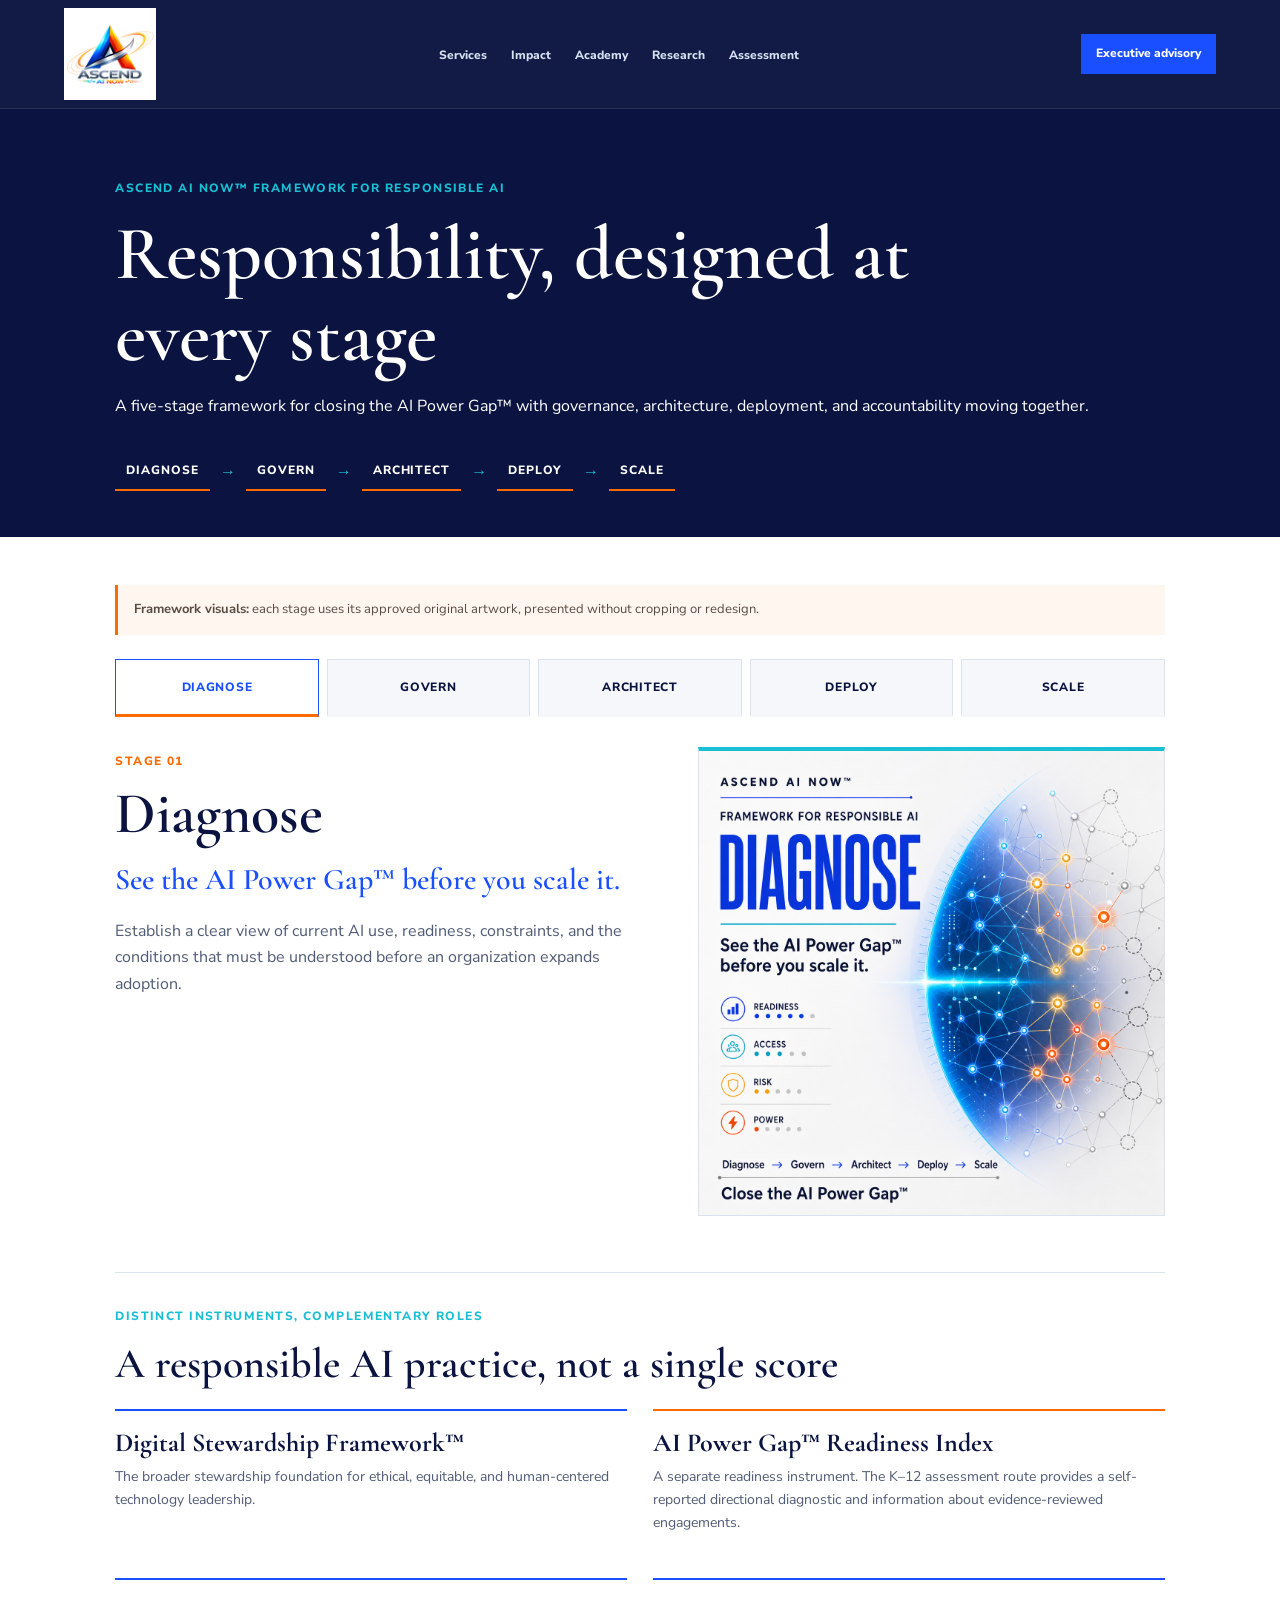
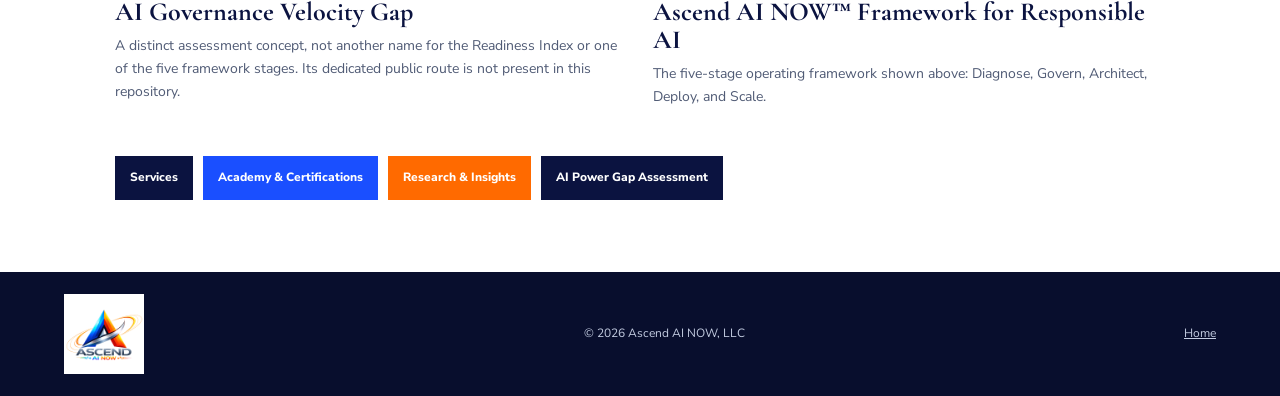
==== commit 12e88dd4: "SEO: add robots.txt, sitemap, canonical tags, and Organization/Person schema Co-Authored-By: Claude " ====
--- a/framework/index.html
+++ b/framework/index.html
@@ -9,10 +9,10 @@
   <link rel="preconnect" href="https://fonts.gstatic.com" crossorigin>
   <link href="https://fonts.googleapis.com/css2?family=Cormorant+Garamond:wght@400;500;600;700&family=Nunito+Sans:wght@400;600;700;800&display=swap" rel="stylesheet">
   <style>
-    :root{--navy:#050918;--blue:#286cff;--orange:#ff762c;--cyan:#83caff;--white:#fff;--paper:#f2f5fb;--ink:#111b31;--muted:#64708c;--line:#dce3f0}
+    :root{--navy:#0b1340;--blue:#1a4fff;--orange:#ff6a00;--cyan:#19bfd3;--white:#fff;--paper:#f5f7fb;--ink:#17213b;--muted:#64708c;--line:#dce3f0}
     *{box-sizing:border-box}
     html{scroll-behavior:smooth}
-    body{margin:0;background:#f2f5fb;color:var(--ink);font:400 16px/1.65 "Nunito Sans",sans-serif}
+    body{margin:0;background:var(--white);color:var(--ink);font:400 16px/1.65 "Nunito Sans",sans-serif}
     a{color:inherit}
     .site-nav{position:sticky;top:0;z-index:5;display:flex;align-items:center;justify-content:space-between;gap:24px;padding:8px clamp(20px,5vw,72px);background:rgba(11,19,64,.97);border-bottom:1px solid rgba(255,255,255,.1)}
     .brand{display:flex;align-items:center;flex:none}
@@ -105,27 +105,23 @@
     @media(max-width:900px){.stage-panel-scale{grid-template-columns:minmax(0,1fr) minmax(0,1fr)}.measurement-layout{grid-template-columns:1fr}}
     @media(max-width:760px){.hero{padding-top:48px}h1{font-size:46px}h2{font-size:42px}.stage-statement{font-size:26px}.stage-tabs{grid-template-columns:1fr 1fr}.stage-tab:last-child{grid-column:1/-1}.stage-panel,.stage-panel-scale{grid-template-columns:1fr}.visual-slot{min-height:0}.hotspot{width:34px;height:34px;font-size:11px}.scale-heading h3{font-size:35px}.measure-cta{align-items:flex-start;flex-direction:column}.companion-grid{grid-template-columns:1fr}.footer{align-items:flex-start;flex-direction:column}}
   </style>
-  <link rel="stylesheet" href="../assets/site-experience.css">
-  <script src="../assets/site-experience.js" defer></script>
+  <link rel="canonical" href="https://www.ascendainow.com/framework/">
 </head>
-<body class="has-interior-nav">
-  <nav class="experience-nav" data-site-nav aria-label="Primary navigation">
-    <a class="experience-brand" href="../index.html" aria-label="Ascend AI NOW home"><img class="experience-logo-transparent" src="../assets/branding/ascend-ai-now-logo-official.png" alt="Ascend AI NOW"></a>
-    <ul class="experience-links" id="primaryNavLinks" data-menu-links>
+<body>
+  <nav class="site-nav" aria-label="Primary navigation">
+    <a class="brand" href="../index.html" aria-label="Ascend AI NOW home"><img src="../assets/branding/ascend-ai-now-logo-official.png" alt="Ascend AI NOW"></a>
+    <ul class="nav-links" id="primaryNavLinks">
       <li><a href="../index.html#services">Services</a></li>
-      <li><a href="../framework/" aria-current="page">Framework</a></li>
-      <li><a href="../assessment.html">Assessments</a></li>
-      <li><a href="../k12assessment/">K-12 Diagnostic</a></li>
-      <li><a href="../roi-calculator.html">ROI Calculator</a></li>
+      <li><a href="../impact/">Impact</a></li>
       <li><a href="../impact/#academy">Academy</a></li>
       <li><a href="../research/">Research</a></li>
-      <li><a href="../impact/">Impact</a></li>
+      <li><a href="../k12assessment/">Assessment</a></li>
     </ul>
-    <button class="experience-menu-toggle" data-menu-toggle type="button" aria-label="Toggle navigation menu" aria-controls="primaryNavLinks" aria-expanded="false">Menu</button>
-    <a class="experience-cta" href="mailto:info@AscendAINOW.com?subject=Responsible%20AI%20advisory">Executive advisory</a>
+    <button class="nav-menu-toggle" id="navMenuToggle" type="button" aria-controls="primaryNavLinks" aria-expanded="false">Menu</button>
+    <a class="nav-cta" href="mailto:info@AscendAINOW.com?subject=Responsible%20AI%20advisory">Executive advisory</a>
   </nav>
 
-  <header class="hero page-hero">
+  <header class="hero">
     <p class="eyebrow">Ascend AI NOW&trade; Framework for Responsible AI</p>
     <h1>Responsibility, designed at every stage</h1>
     <p>A five-stage framework for closing the AI Power Gap&trade; with governance, architecture, deployment, and accountability moving together.</p>
@@ -235,15 +231,30 @@
     (function(){
       var tabs=Array.prototype.slice.call(document.querySelectorAll('[role="tab"]'));
       var panels=Array.prototype.slice.call(document.querySelectorAll('[role="tabpanel"]'));
-      function activate(index,moveFocus,updateHash){
+      var navToggle=document.getElementById('navMenuToggle');
+      var primaryNavLinks=document.getElementById('primaryNavLinks');
+      function closeNav(restoreFocus){
+        navToggle.setAttribute('aria-expanded','false');
+        primaryNavLinks.classList.remove('open');
+        if(restoreFocus)navToggle.focus();
+      }
+      navToggle.addEventListener('click',function(){
+        var isOpen=navToggle.getAttribute('aria-expanded')==='true';
+        navToggle.setAttribute('aria-expanded',String(!isOpen));
+        primaryNavLinks.classList.toggle('open',!isOpen);
+      });
+      primaryNavLinks.addEventListener('click',function(event){
+        if(event.target.closest('a'))closeNav(false);
+      });
+      document.addEventListener('keydown',function(event){
+        if(event.key==='Escape'&&navToggle.getAttribute('aria-expanded')==='true')closeNav(true);
+      });
+      function activate(index,moveFocus){
         tabs.forEach(function(tab,i){var selected=i===index;tab.setAttribute('aria-selected',String(selected));tab.tabIndex=selected?0:-1;panels[i].hidden=!selected;});
         if(moveFocus)tabs[index].focus();
-        if(updateHash&&window.location.hash!=='#'+tabs[index].id)window.history.replaceState(null,'','#'+tabs[index].id);
       }
-      var initialTabIndex=tabs.findIndex(function(tab){return tab.id===window.location.hash.slice(1);});
-      if(initialTabIndex>=0)activate(initialTabIndex,false,false);
       tabs.forEach(function(tab,index){
-        tab.addEventListener('click',function(){activate(index,false,true);});
+        tab.addEventListener('click',function(){activate(index,false);});
         tab.addEventListener('keydown',function(event){
           var next=index;
           if(event.key==='ArrowRight')next=(index+1)%tabs.length;
@@ -251,7 +262,7 @@
           else if(event.key==='Home')next=0;
           else if(event.key==='End')next=tabs.length-1;
           else return;
-          event.preventDefault();activate(next,true,true);
+          event.preventDefault();activate(next,true);
         });
       });
       var domainData={
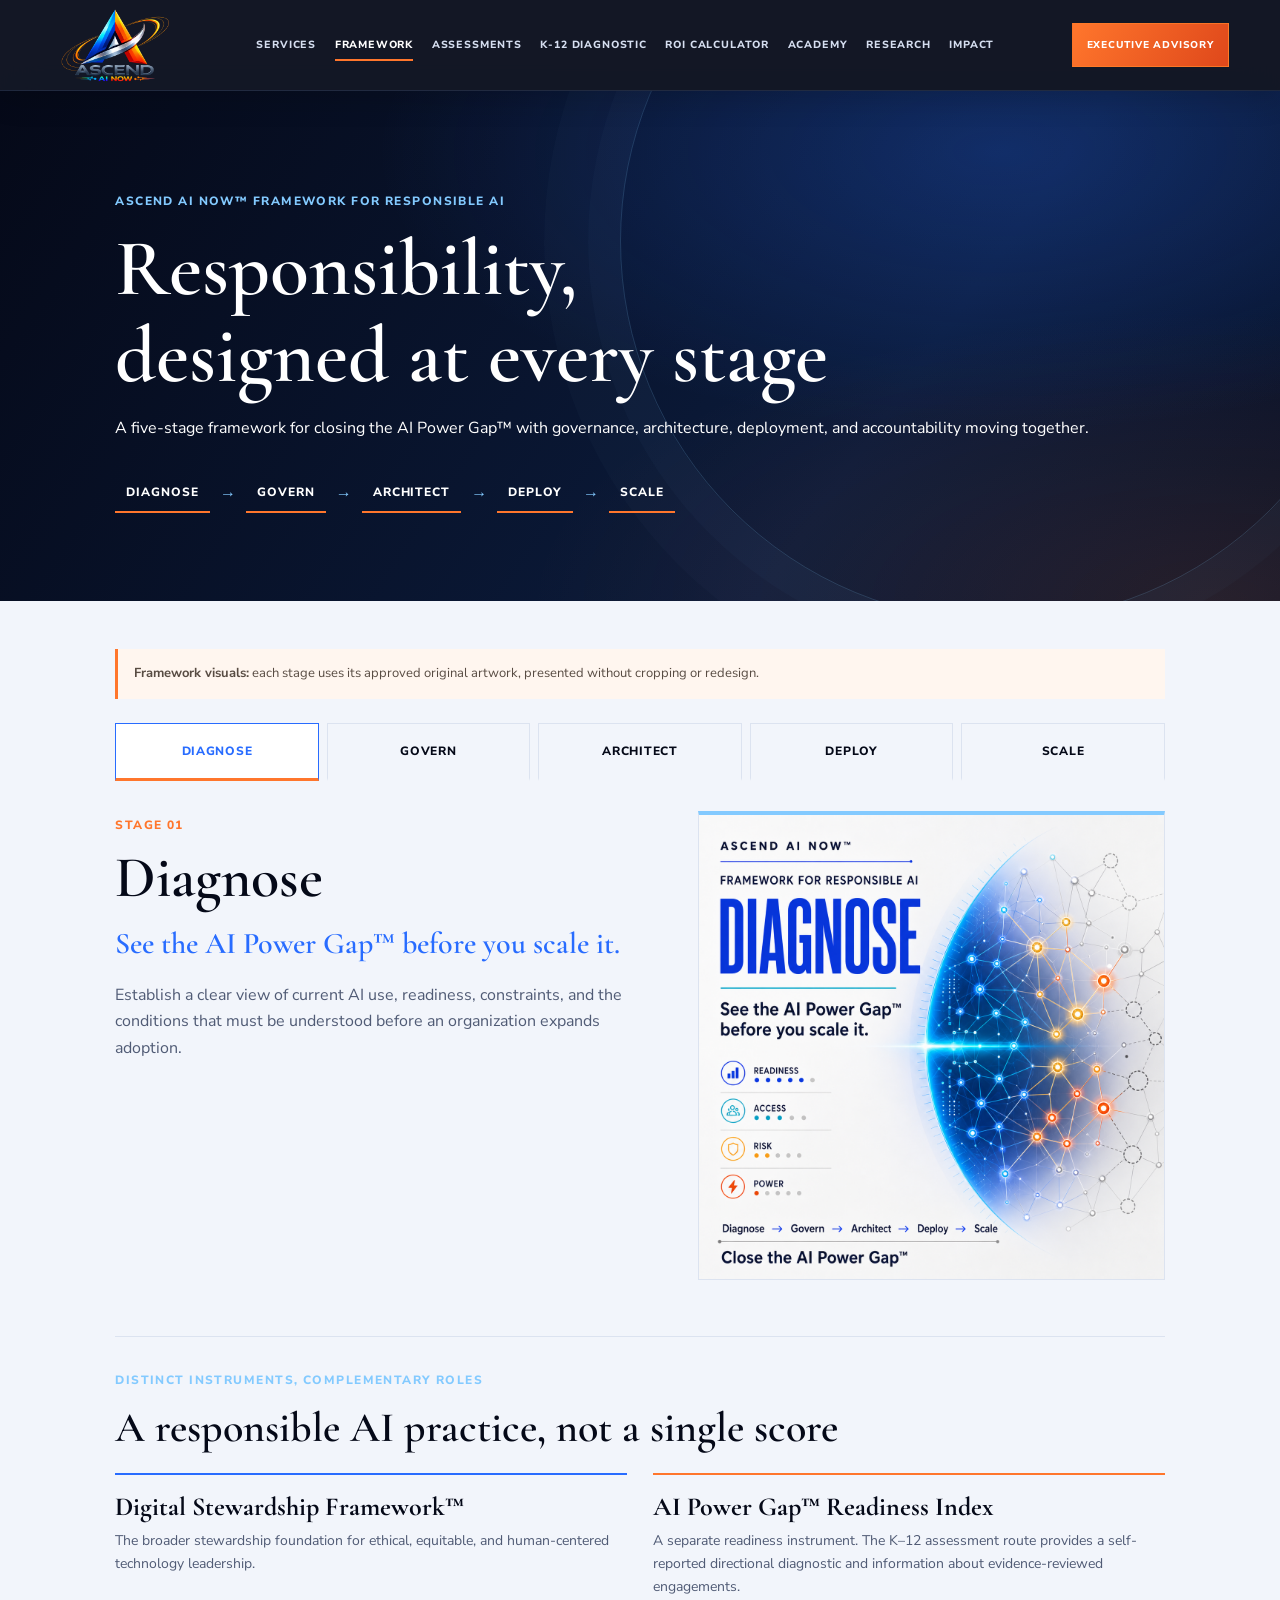
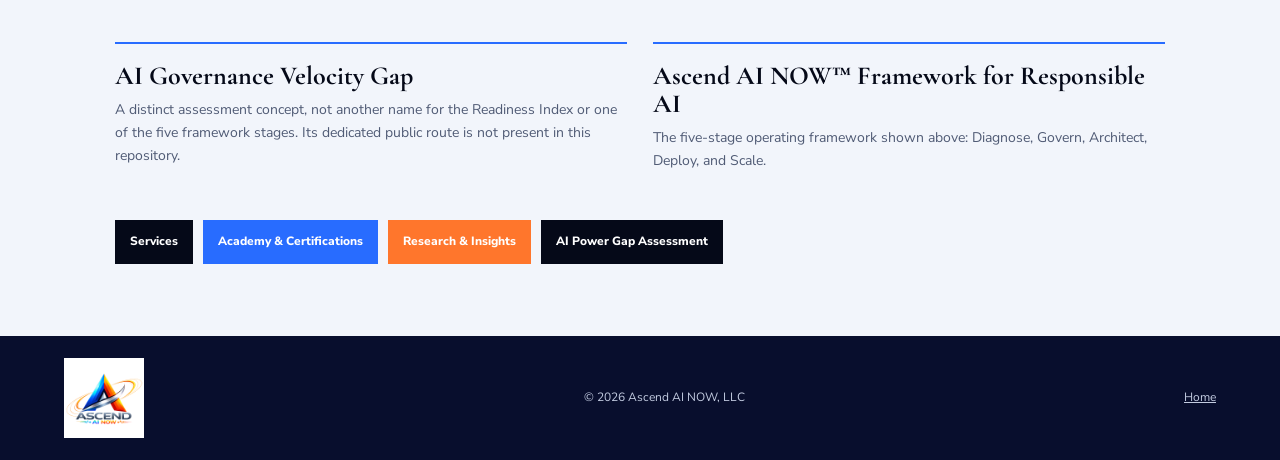
==== commit 67513378: "Merge 7c93b69520d08ef558f59240f1eb924c7e191606 into e27aea45a161afb4ca8b590392b3a06b0de8240c" ====
--- a/framework/index.html
+++ b/framework/index.html
@@ -9,10 +9,10 @@
   <link rel="preconnect" href="https://fonts.gstatic.com" crossorigin>
   <link href="https://fonts.googleapis.com/css2?family=Cormorant+Garamond:wght@400;500;600;700&family=Nunito+Sans:wght@400;600;700;800&display=swap" rel="stylesheet">
   <style>
-    :root{--navy:#0b1340;--blue:#1a4fff;--orange:#ff6a00;--cyan:#19bfd3;--white:#fff;--paper:#f5f7fb;--ink:#17213b;--muted:#64708c;--line:#dce3f0}
+    :root{--navy:#050918;--blue:#286cff;--orange:#ff762c;--cyan:#83caff;--white:#fff;--paper:#f2f5fb;--ink:#111b31;--muted:#64708c;--line:#dce3f0}
     *{box-sizing:border-box}
     html{scroll-behavior:smooth}
-    body{margin:0;background:var(--white);color:var(--ink);font:400 16px/1.65 "Nunito Sans",sans-serif}
+    body{margin:0;background:#f2f5fb;color:var(--ink);font:400 16px/1.65 "Nunito Sans",sans-serif}
     a{color:inherit}
     .site-nav{position:sticky;top:0;z-index:5;display:flex;align-items:center;justify-content:space-between;gap:24px;padding:8px clamp(20px,5vw,72px);background:rgba(11,19,64,.97);border-bottom:1px solid rgba(255,255,255,.1)}
     .brand{display:flex;align-items:center;flex:none}
@@ -105,23 +105,27 @@
     @media(max-width:900px){.stage-panel-scale{grid-template-columns:minmax(0,1fr) minmax(0,1fr)}.measurement-layout{grid-template-columns:1fr}}
     @media(max-width:760px){.hero{padding-top:48px}h1{font-size:46px}h2{font-size:42px}.stage-statement{font-size:26px}.stage-tabs{grid-template-columns:1fr 1fr}.stage-tab:last-child{grid-column:1/-1}.stage-panel,.stage-panel-scale{grid-template-columns:1fr}.visual-slot{min-height:0}.hotspot{width:34px;height:34px;font-size:11px}.scale-heading h3{font-size:35px}.measure-cta{align-items:flex-start;flex-direction:column}.companion-grid{grid-template-columns:1fr}.footer{align-items:flex-start;flex-direction:column}}
   </style>
-  <link rel="canonical" href="https://www.ascendainow.com/framework/">
+  <link rel="stylesheet" href="../assets/site-experience.css">
+  <script src="../assets/site-experience.js" defer></script>
 </head>
-<body>
-  <nav class="site-nav" aria-label="Primary navigation">
-    <a class="brand" href="../index.html" aria-label="Ascend AI NOW home"><img src="../assets/branding/ascend-ai-now-logo-official.png" alt="Ascend AI NOW"></a>
-    <ul class="nav-links" id="primaryNavLinks">
+<body class="has-interior-nav">
+  <nav class="experience-nav" data-site-nav aria-label="Primary navigation">
+    <a class="experience-brand" href="../index.html" aria-label="Ascend AI NOW home"><img class="experience-logo-transparent" src="../assets/branding/ascend-ai-now-logo-official.png" alt="Ascend AI NOW"></a>
+    <ul class="experience-links" id="primaryNavLinks" data-menu-links>
       <li><a href="../index.html#services">Services</a></li>
-      <li><a href="../impact/">Impact</a></li>
+      <li><a href="../framework/" aria-current="page">Framework</a></li>
+      <li><a href="../assessment.html">Assessments</a></li>
+      <li><a href="../k12assessment/">K-12 Diagnostic</a></li>
+      <li><a href="../roi-calculator.html">ROI Calculator</a></li>
       <li><a href="../impact/#academy">Academy</a></li>
       <li><a href="../research/">Research</a></li>
-      <li><a href="../k12assessment/">Assessment</a></li>
+      <li><a href="../impact/">Impact</a></li>
     </ul>
-    <button class="nav-menu-toggle" id="navMenuToggle" type="button" aria-controls="primaryNavLinks" aria-expanded="false">Menu</button>
-    <a class="nav-cta" href="mailto:info@AscendAINOW.com?subject=Responsible%20AI%20advisory">Executive advisory</a>
+    <button class="experience-menu-toggle" data-menu-toggle type="button" aria-label="Toggle navigation menu" aria-controls="primaryNavLinks" aria-expanded="false">Menu</button>
+    <a class="experience-cta" href="mailto:info@AscendAINOW.com?subject=Responsible%20AI%20advisory">Executive advisory</a>
   </nav>
 
-  <header class="hero">
+  <header class="hero page-hero">
     <p class="eyebrow">Ascend AI NOW&trade; Framework for Responsible AI</p>
     <h1>Responsibility, designed at every stage</h1>
     <p>A five-stage framework for closing the AI Power Gap&trade; with governance, architecture, deployment, and accountability moving together.</p>
@@ -231,30 +235,15 @@
     (function(){
       var tabs=Array.prototype.slice.call(document.querySelectorAll('[role="tab"]'));
       var panels=Array.prototype.slice.call(document.querySelectorAll('[role="tabpanel"]'));
-      var navToggle=document.getElementById('navMenuToggle');
-      var primaryNavLinks=document.getElementById('primaryNavLinks');
-      function closeNav(restoreFocus){
-        navToggle.setAttribute('aria-expanded','false');
-        primaryNavLinks.classList.remove('open');
-        if(restoreFocus)navToggle.focus();
-      }
-      navToggle.addEventListener('click',function(){
-        var isOpen=navToggle.getAttribute('aria-expanded')==='true';
-        navToggle.setAttribute('aria-expanded',String(!isOpen));
-        primaryNavLinks.classList.toggle('open',!isOpen);
-      });
-      primaryNavLinks.addEventListener('click',function(event){
-        if(event.target.closest('a'))closeNav(false);
-      });
-      document.addEventListener('keydown',function(event){
-        if(event.key==='Escape'&&navToggle.getAttribute('aria-expanded')==='true')closeNav(true);
-      });
-      function activate(index,moveFocus){
+      function activate(index,moveFocus,updateHash){
         tabs.forEach(function(tab,i){var selected=i===index;tab.setAttribute('aria-selected',String(selected));tab.tabIndex=selected?0:-1;panels[i].hidden=!selected;});
         if(moveFocus)tabs[index].focus();
+        if(updateHash&&window.location.hash!=='#'+tabs[index].id)window.history.replaceState(null,'','#'+tabs[index].id);
       }
+      var initialTabIndex=tabs.findIndex(function(tab){return tab.id===window.location.hash.slice(1);});
+      if(initialTabIndex>=0)activate(initialTabIndex,false,false);
       tabs.forEach(function(tab,index){
-        tab.addEventListener('click',function(){activate(index,false);});
+        tab.addEventListener('click',function(){activate(index,false,true);});
         tab.addEventListener('keydown',function(event){
           var next=index;
           if(event.key==='ArrowRight')next=(index+1)%tabs.length;
@@ -262,7 +251,7 @@
           else if(event.key==='Home')next=0;
           else if(event.key==='End')next=tabs.length-1;
           else return;
-          event.preventDefault();activate(next,true);
+          event.preventDefault();activate(next,true,true);
         });
       });
       var domainData={
--- a/assets/site-experience.css
+++ b/assets/site-experience.css
@@ -0,0 +1,334 @@
+:root {
+  --experience-navy: #050918;
+  --experience-blue: #286cff;
+  --experience-orange: #ff762c;
+  --experience-cyan: #83caff;
+  --experience-ink: #111b31;
+  --experience-line: rgba(139, 174, 231, .2);
+  --experience-nav-height: 90px;
+}
+
+@view-transition {
+  navigation: auto;
+}
+
+html {
+  scroll-padding-top: calc(var(--experience-nav-height) + 16px);
+}
+
+body.has-interior-nav {
+  padding-top: var(--experience-nav-height);
+}
+
+body.has-interior-nav .prog-wrap,
+body.has-interior-nav .steps-bar {
+  top: var(--experience-nav-height);
+}
+
+.experience-nav {
+  position: fixed;
+  inset: 0 0 auto;
+  z-index: 1000;
+  display: flex;
+  min-height: var(--experience-nav-height);
+  align-items: center;
+  justify-content: space-between;
+  gap: clamp(12px, 2vw, 28px);
+  padding: 7px clamp(16px, 4vw, 64px);
+  border-bottom: 1px solid rgba(151, 182, 240, .16);
+  background: rgba(5, 9, 24, .94);
+  box-shadow: 0 8px 30px rgba(0, 0, 0, .16);
+  backdrop-filter: blur(18px);
+  font-family: "Nunito Sans", sans-serif;
+}
+
+.experience-nav.is-scrolled {
+  background: rgba(5, 9, 24, .98);
+  box-shadow: 0 10px 34px rgba(0, 0, 0, .24);
+}
+
+.experience-brand {
+  display: flex;
+  flex: 0 0 auto;
+  align-items: center;
+  color: #fff;
+  text-decoration: none;
+}
+
+.experience-brand img {
+  display: block;
+  width: 128px;
+  height: 76px;
+  margin: 0;
+  object-fit: contain;
+  background: transparent;
+}
+
+.experience-brand .experience-logo-transparent {
+  background: transparent;
+}
+
+.experience-links {
+  display: flex;
+  align-items: center;
+  justify-content: center;
+  gap: clamp(10px, 1.45vw, 23px);
+  margin: 0;
+  padding: 0;
+  list-style: none;
+}
+
+.experience-links a {
+  display: inline-flex;
+  min-height: 44px;
+  align-items: center;
+  color: #d5def0;
+  font-size: .65rem;
+  font-weight: 800;
+  letter-spacing: .08em;
+  text-decoration: none;
+  text-transform: uppercase;
+  transition: color .2s ease;
+  white-space: nowrap;
+}
+
+.experience-links a:hover,
+.experience-links a[aria-current="page"] {
+  color: #fff;
+}
+
+.experience-links a:hover::after,
+.experience-links a[aria-current="page"]::after {
+  transform: scaleX(1);
+}
+
+.experience-links a::after {
+  position: absolute;
+  right: 0;
+  bottom: 6px;
+  left: 0;
+  height: 2px;
+  background: var(--experience-orange);
+  content: "";
+  transform: scaleX(0);
+  transform-origin: left;
+  transition: transform .2s ease;
+}
+
+.experience-links li {
+  position: relative;
+}
+
+.experience-cta {
+  display: inline-flex;
+  min-height: 44px;
+  flex: 0 0 auto;
+  align-items: center;
+  justify-content: center;
+  padding: 0 14px;
+  border: 1px solid rgba(255, 126, 40, .8);
+  background: linear-gradient(120deg, #ff762c, #df481b);
+  color: #fff;
+  font-size: .62rem;
+  font-weight: 800;
+  letter-spacing: .08em;
+  text-decoration: none;
+  text-transform: uppercase;
+  transition: box-shadow .2s ease, transform .2s ease;
+  white-space: nowrap;
+}
+
+.experience-cta:hover {
+  box-shadow: 0 8px 24px rgba(255, 118, 44, .22);
+  transform: translateY(-2px);
+}
+
+.experience-menu-toggle {
+  display: none;
+  min-width: 48px;
+  min-height: 44px;
+  align-items: center;
+  justify-content: center;
+  border: 1px solid rgba(207, 222, 255, .5);
+  background: transparent;
+  color: #fff;
+  cursor: pointer;
+  font: 800 .68rem "Nunito Sans", sans-serif;
+  text-transform: uppercase;
+}
+
+:focus-visible {
+  outline: 3px solid var(--experience-cyan);
+  outline-offset: 3px;
+}
+
+[data-reveal] {
+  opacity: 1;
+  transform: none;
+}
+
+.has-motion [data-reveal] {
+  opacity: 0;
+  transform: translateY(18px);
+  transition: opacity .65s ease, transform .65s ease;
+}
+
+.has-motion [data-reveal].is-revealed {
+  opacity: 1;
+  transform: translateY(0);
+}
+
+.page-hero {
+  position: relative;
+  isolation: isolate;
+  overflow: hidden;
+  padding-top: clamp(56px, 8vw, 104px);
+  padding-bottom: clamp(48px, 7vw, 88px);
+  background:
+    radial-gradient(ellipse at 78% 12%, rgba(40, 108, 255, .24), transparent 44%),
+    radial-gradient(ellipse at 95% 100%, rgba(255, 118, 44, .12), transparent 40%),
+    linear-gradient(125deg, #050918, #0b1b3b 68%, #071026);
+  color: #fff;
+}
+
+.page-hero h1 {
+  max-width: 900px;
+  font-size: clamp(2.8rem, 7.2vw, 5rem);
+  text-wrap: balance;
+}
+
+body.has-interior-nav h1,
+body.has-interior-nav h2,
+body.has-interior-nav h3 {
+  font-family: "Cormorant Garamond", serif;
+}
+
+body.has-interior-nav .hdr,
+body.has-interior-nav .calc-header {
+  background:
+    radial-gradient(ellipse at 78% 8%, rgba(40, 108, 255, .24), transparent 44%),
+    radial-gradient(ellipse at 92% 100%, rgba(255, 118, 44, .12), transparent 42%),
+    linear-gradient(125deg, #050918, #0b1b3b 68%, #071026);
+}
+
+.page-hero::after {
+  position: absolute;
+  z-index: -1;
+  top: -45%;
+  right: -8%;
+  width: min(64vw, 760px);
+  aspect-ratio: 1;
+  border: 1px solid rgba(131, 202, 255, .18);
+  border-radius: 50%;
+  box-shadow: 0 0 0 32px rgba(131, 202, 255, .025), 0 0 0 76px rgba(131, 202, 255, .02);
+  content: "";
+  animation: experience-orbit 36s linear infinite;
+  pointer-events: none;
+}
+
+.experience-card {
+  transition: border-color .25s ease, box-shadow .25s ease, transform .25s ease;
+}
+
+.experience-card:hover {
+  border-color: rgba(40, 108, 255, .48);
+  box-shadow: 0 18px 42px rgba(3, 10, 29, .16);
+  transform: translateY(-4px);
+}
+
+@keyframes experience-orbit {
+  to { transform: rotate(360deg); }
+}
+
+@media (max-width: 1260px) {
+  .experience-nav {
+    flex-wrap: wrap;
+    gap: 8px 14px;
+    padding-right: clamp(16px, 4vw, 36px);
+    padding-left: clamp(16px, 4vw, 36px);
+  }
+
+  .experience-brand {
+    margin-right: auto;
+  }
+
+  .experience-brand img {
+    width: 112px;
+    height: 68px;
+  }
+
+  .experience-menu-toggle {
+    display: inline-flex;
+    order: 1;
+  }
+
+  .experience-cta {
+    order: 2;
+    margin-left: auto;
+  }
+
+  .experience-links {
+    display: none;
+    order: 3;
+    flex: 0 0 100%;
+    align-items: stretch;
+    flex-direction: column;
+    gap: 0;
+    padding: 4px 0 10px;
+  }
+
+  .experience-links.is-open {
+    display: flex;
+  }
+
+  .experience-links a {
+    display: flex;
+    min-height: 44px;
+    border-top: 1px solid rgba(151, 182, 240, .14);
+  }
+
+  .experience-links a::after {
+    display: none;
+  }
+}
+
+@media (max-width: 620px) {
+  :root {
+    --experience-nav-height: 76px;
+  }
+
+  .experience-nav {
+    min-height: var(--experience-nav-height);
+    padding-top: 4px;
+    padding-bottom: 4px;
+  }
+
+  .experience-brand img {
+    width: 100px;
+    height: 62px;
+  }
+
+  .experience-cta {
+    max-width: 156px;
+    padding: 0 10px;
+    font-size: .56rem;
+    white-space: normal;
+    text-align: center;
+  }
+}
+
+@media (prefers-reduced-motion: reduce) {
+  *,
+  *::before,
+  *::after {
+    scroll-behavior: auto !important;
+    animation-duration: .01ms !important;
+    animation-iteration-count: 1 !important;
+    transition-duration: .01ms !important;
+  }
+
+  .has-motion [data-reveal] {
+    opacity: 1;
+    transform: none;
+  }
+}
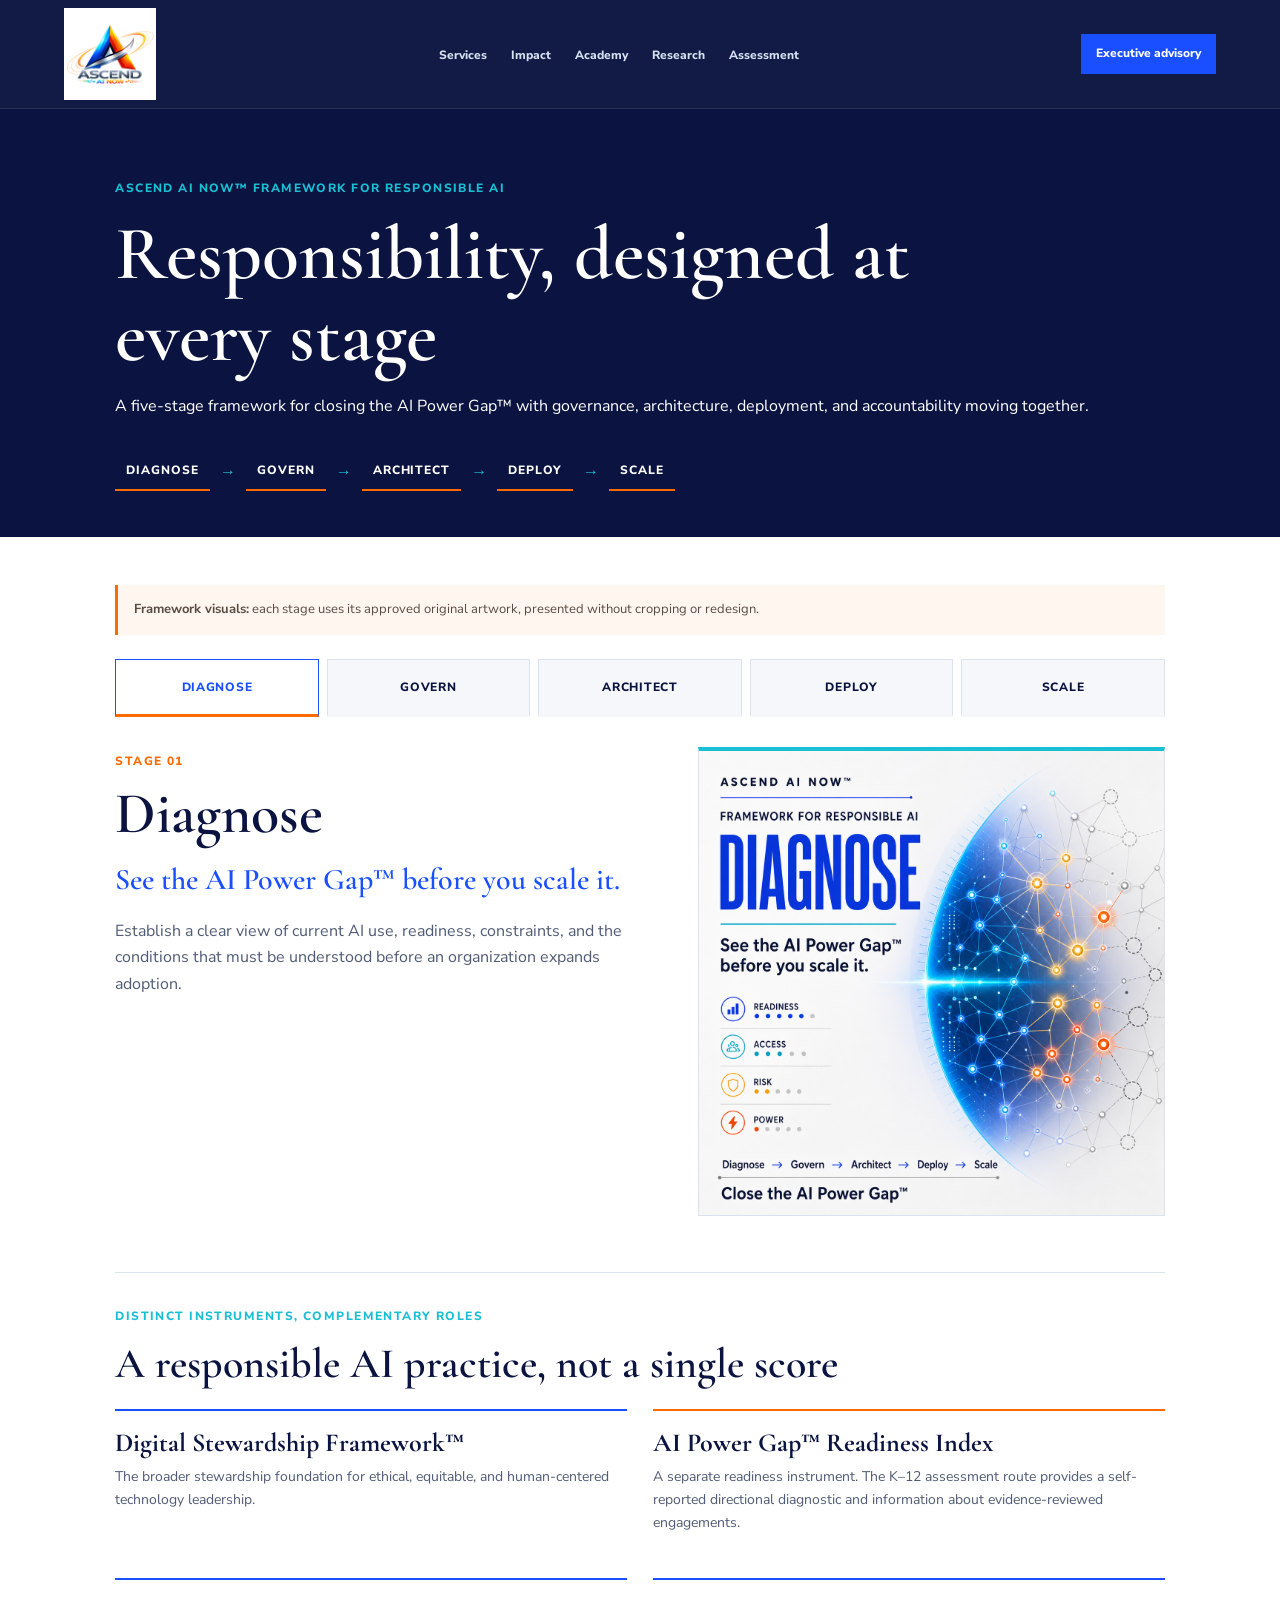
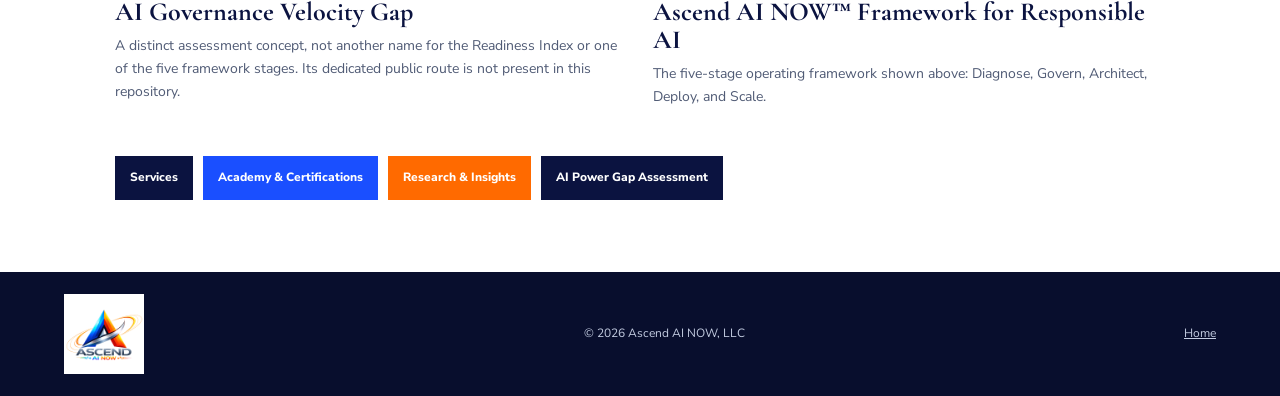
==== commit 89d7e23b: "Merge 12e88dd49b765fe367d1a45be3c8c077fd74c10f into e27aea45a161afb4ca8b590392b3a06b0de8240c" ====
--- a/framework/index.html
+++ b/framework/index.html
@@ -9,10 +9,10 @@
   <link rel="preconnect" href="https://fonts.gstatic.com" crossorigin>
   <link href="https://fonts.googleapis.com/css2?family=Cormorant+Garamond:wght@400;500;600;700&family=Nunito+Sans:wght@400;600;700;800&display=swap" rel="stylesheet">
   <style>
-    :root{--navy:#050918;--blue:#286cff;--orange:#ff762c;--cyan:#83caff;--white:#fff;--paper:#f2f5fb;--ink:#111b31;--muted:#64708c;--line:#dce3f0}
+    :root{--navy:#0b1340;--blue:#1a4fff;--orange:#ff6a00;--cyan:#19bfd3;--white:#fff;--paper:#f5f7fb;--ink:#17213b;--muted:#64708c;--line:#dce3f0}
     *{box-sizing:border-box}
     html{scroll-behavior:smooth}
-    body{margin:0;background:#f2f5fb;color:var(--ink);font:400 16px/1.65 "Nunito Sans",sans-serif}
+    body{margin:0;background:var(--white);color:var(--ink);font:400 16px/1.65 "Nunito Sans",sans-serif}
     a{color:inherit}
     .site-nav{position:sticky;top:0;z-index:5;display:flex;align-items:center;justify-content:space-between;gap:24px;padding:8px clamp(20px,5vw,72px);background:rgba(11,19,64,.97);border-bottom:1px solid rgba(255,255,255,.1)}
     .brand{display:flex;align-items:center;flex:none}
@@ -105,27 +105,23 @@
     @media(max-width:900px){.stage-panel-scale{grid-template-columns:minmax(0,1fr) minmax(0,1fr)}.measurement-layout{grid-template-columns:1fr}}
     @media(max-width:760px){.hero{padding-top:48px}h1{font-size:46px}h2{font-size:42px}.stage-statement{font-size:26px}.stage-tabs{grid-template-columns:1fr 1fr}.stage-tab:last-child{grid-column:1/-1}.stage-panel,.stage-panel-scale{grid-template-columns:1fr}.visual-slot{min-height:0}.hotspot{width:34px;height:34px;font-size:11px}.scale-heading h3{font-size:35px}.measure-cta{align-items:flex-start;flex-direction:column}.companion-grid{grid-template-columns:1fr}.footer{align-items:flex-start;flex-direction:column}}
   </style>
-  <link rel="stylesheet" href="../assets/site-experience.css">
-  <script src="../assets/site-experience.js" defer></script>
+  <link rel="canonical" href="https://www.ascendainow.com/framework/">
 </head>
-<body class="has-interior-nav">
-  <nav class="experience-nav" data-site-nav aria-label="Primary navigation">
-    <a class="experience-brand" href="../index.html" aria-label="Ascend AI NOW home"><img class="experience-logo-transparent" src="../assets/branding/ascend-ai-now-logo-official.png" alt="Ascend AI NOW"></a>
-    <ul class="experience-links" id="primaryNavLinks" data-menu-links>
+<body>
+  <nav class="site-nav" aria-label="Primary navigation">
+    <a class="brand" href="../index.html" aria-label="Ascend AI NOW home"><img src="../assets/branding/ascend-ai-now-logo-official.png" alt="Ascend AI NOW"></a>
+    <ul class="nav-links" id="primaryNavLinks">
       <li><a href="../index.html#services">Services</a></li>
-      <li><a href="../framework/" aria-current="page">Framework</a></li>
-      <li><a href="../assessment.html">Assessments</a></li>
-      <li><a href="../k12assessment/">K-12 Diagnostic</a></li>
-      <li><a href="../roi-calculator.html">ROI Calculator</a></li>
+      <li><a href="../impact/">Impact</a></li>
       <li><a href="../impact/#academy">Academy</a></li>
       <li><a href="../research/">Research</a></li>
-      <li><a href="../impact/">Impact</a></li>
+      <li><a href="../k12assessment/">Assessment</a></li>
     </ul>
-    <button class="experience-menu-toggle" data-menu-toggle type="button" aria-label="Toggle navigation menu" aria-controls="primaryNavLinks" aria-expanded="false">Menu</button>
-    <a class="experience-cta" href="mailto:info@AscendAINOW.com?subject=Responsible%20AI%20advisory">Executive advisory</a>
+    <button class="nav-menu-toggle" id="navMenuToggle" type="button" aria-controls="primaryNavLinks" aria-expanded="false">Menu</button>
+    <a class="nav-cta" href="mailto:info@AscendAINOW.com?subject=Responsible%20AI%20advisory">Executive advisory</a>
   </nav>
 
-  <header class="hero page-hero">
+  <header class="hero">
     <p class="eyebrow">Ascend AI NOW&trade; Framework for Responsible AI</p>
     <h1>Responsibility, designed at every stage</h1>
     <p>A five-stage framework for closing the AI Power Gap&trade; with governance, architecture, deployment, and accountability moving together.</p>
@@ -235,15 +231,30 @@
     (function(){
       var tabs=Array.prototype.slice.call(document.querySelectorAll('[role="tab"]'));
       var panels=Array.prototype.slice.call(document.querySelectorAll('[role="tabpanel"]'));
-      function activate(index,moveFocus,updateHash){
+      var navToggle=document.getElementById('navMenuToggle');
+      var primaryNavLinks=document.getElementById('primaryNavLinks');
+      function closeNav(restoreFocus){
+        navToggle.setAttribute('aria-expanded','false');
+        primaryNavLinks.classList.remove('open');
+        if(restoreFocus)navToggle.focus();
+      }
+      navToggle.addEventListener('click',function(){
+        var isOpen=navToggle.getAttribute('aria-expanded')==='true';
+        navToggle.setAttribute('aria-expanded',String(!isOpen));
+        primaryNavLinks.classList.toggle('open',!isOpen);
+      });
+      primaryNavLinks.addEventListener('click',function(event){
+        if(event.target.closest('a'))closeNav(false);
+      });
+      document.addEventListener('keydown',function(event){
+        if(event.key==='Escape'&&navToggle.getAttribute('aria-expanded')==='true')closeNav(true);
+      });
+      function activate(index,moveFocus){
         tabs.forEach(function(tab,i){var selected=i===index;tab.setAttribute('aria-selected',String(selected));tab.tabIndex=selected?0:-1;panels[i].hidden=!selected;});
         if(moveFocus)tabs[index].focus();
-        if(updateHash&&window.location.hash!=='#'+tabs[index].id)window.history.replaceState(null,'','#'+tabs[index].id);
       }
-      var initialTabIndex=tabs.findIndex(function(tab){return tab.id===window.location.hash.slice(1);});
-      if(initialTabIndex>=0)activate(initialTabIndex,false,false);
       tabs.forEach(function(tab,index){
-        tab.addEventListener('click',function(){activate(index,false,true);});
+        tab.addEventListener('click',function(){activate(index,false);});
         tab.addEventListener('keydown',function(event){
           var next=index;
           if(event.key==='ArrowRight')next=(index+1)%tabs.length;
@@ -251,7 +262,7 @@
           else if(event.key==='Home')next=0;
           else if(event.key==='End')next=tabs.length-1;
           else return;
-          event.preventDefault();activate(next,true,true);
+          event.preventDefault();activate(next,true);
         });
       });
       var domainData={
